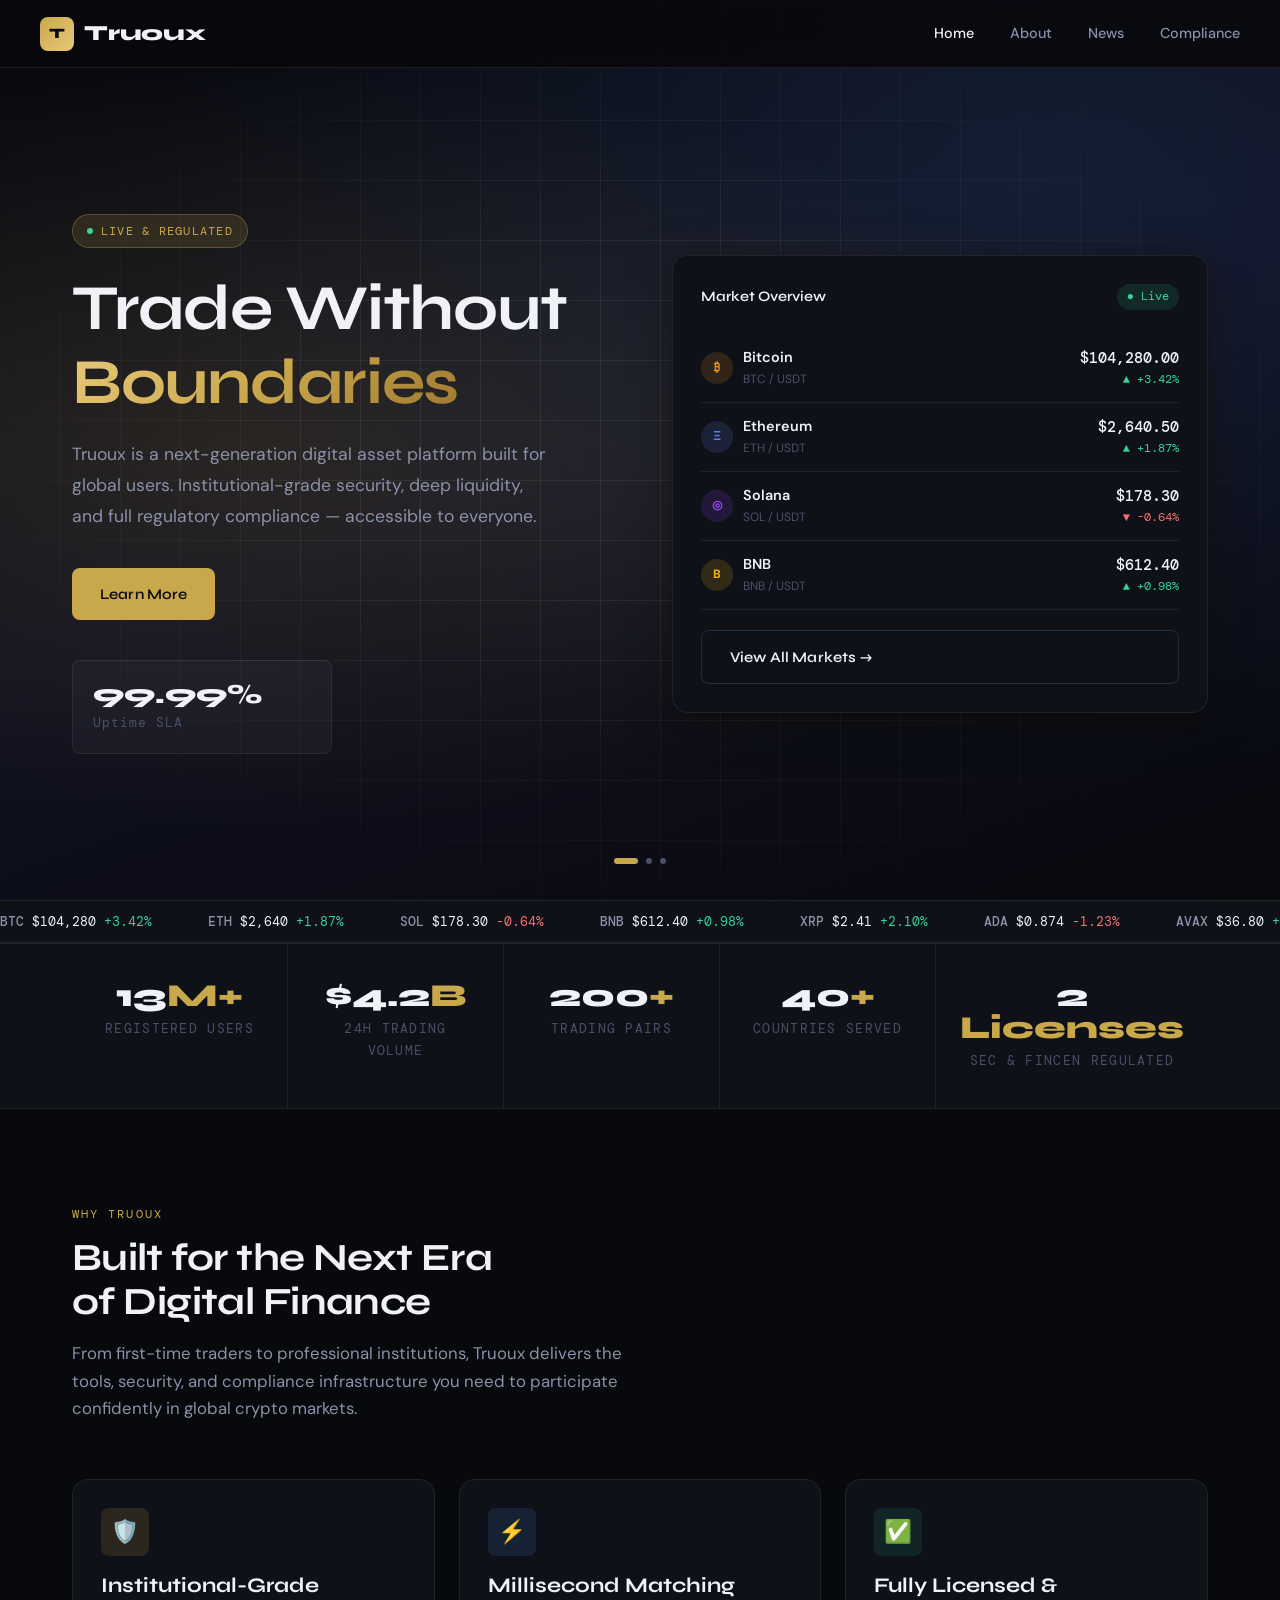
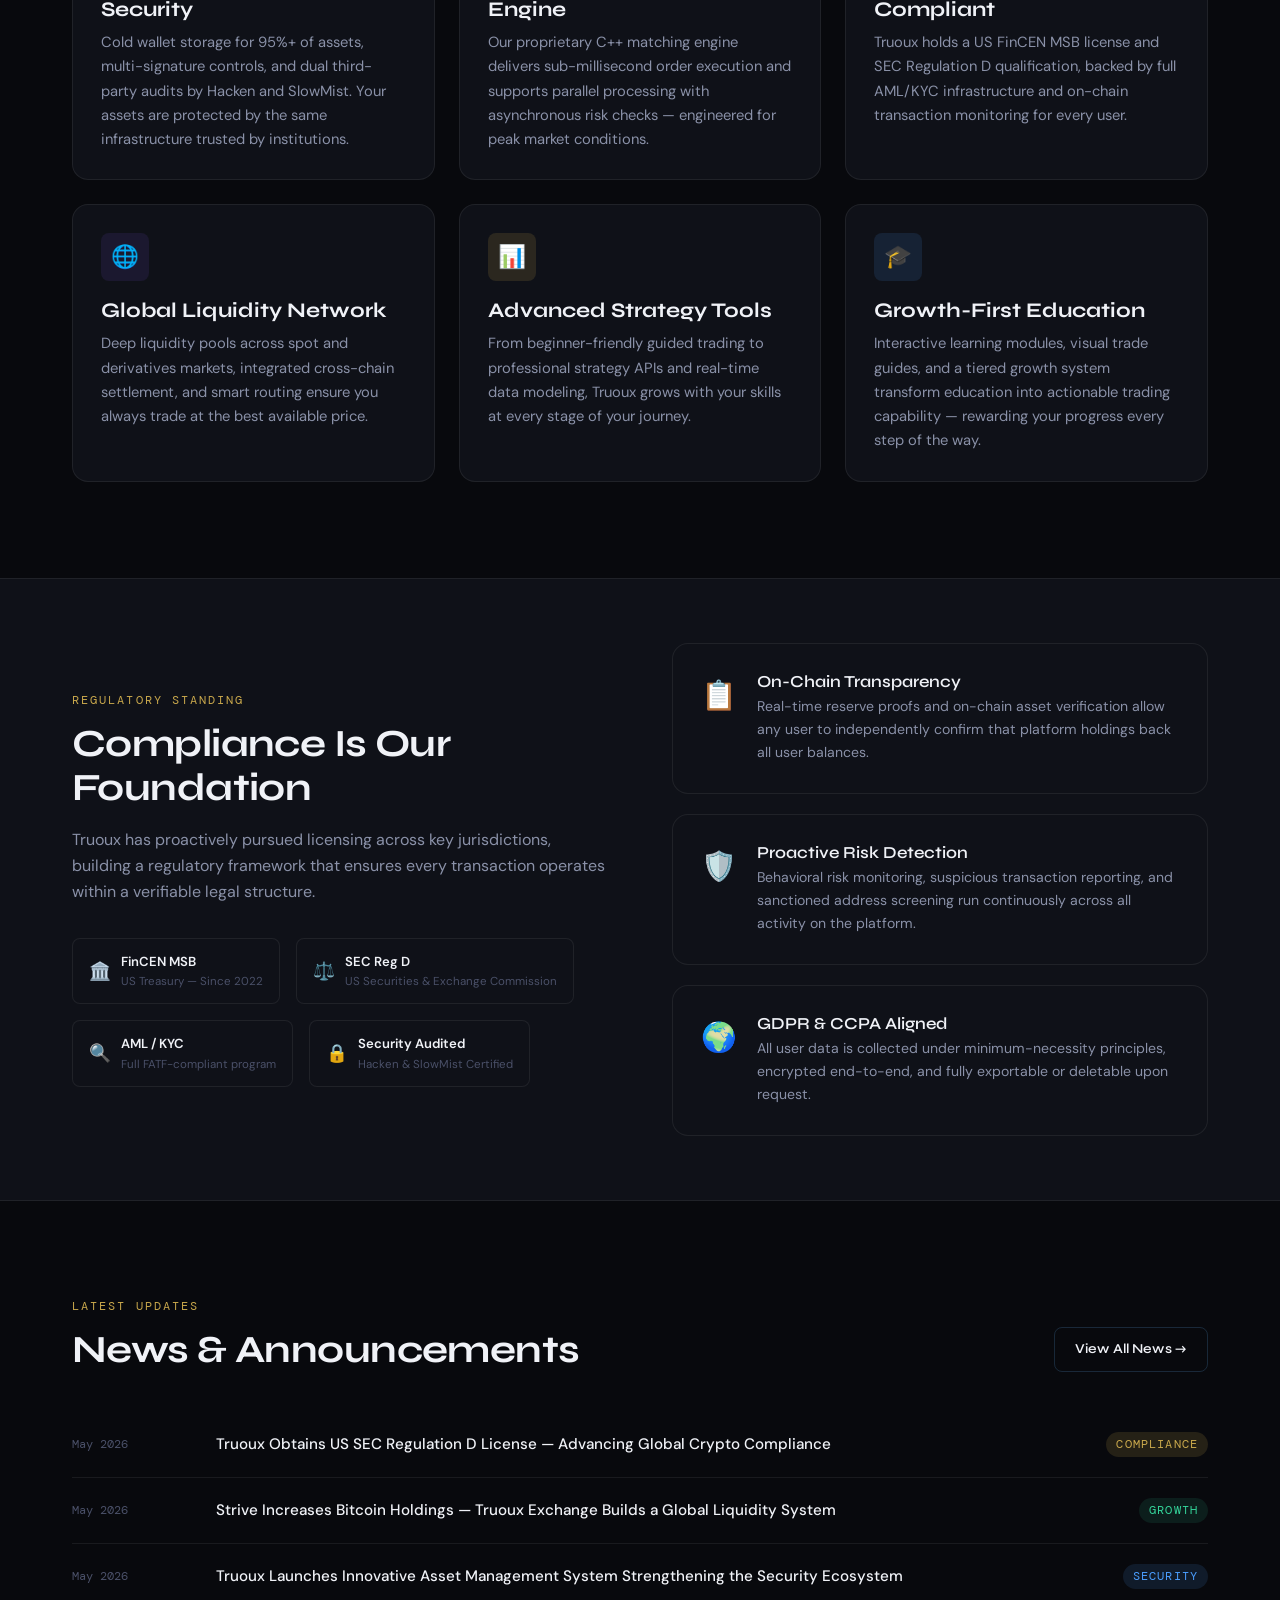
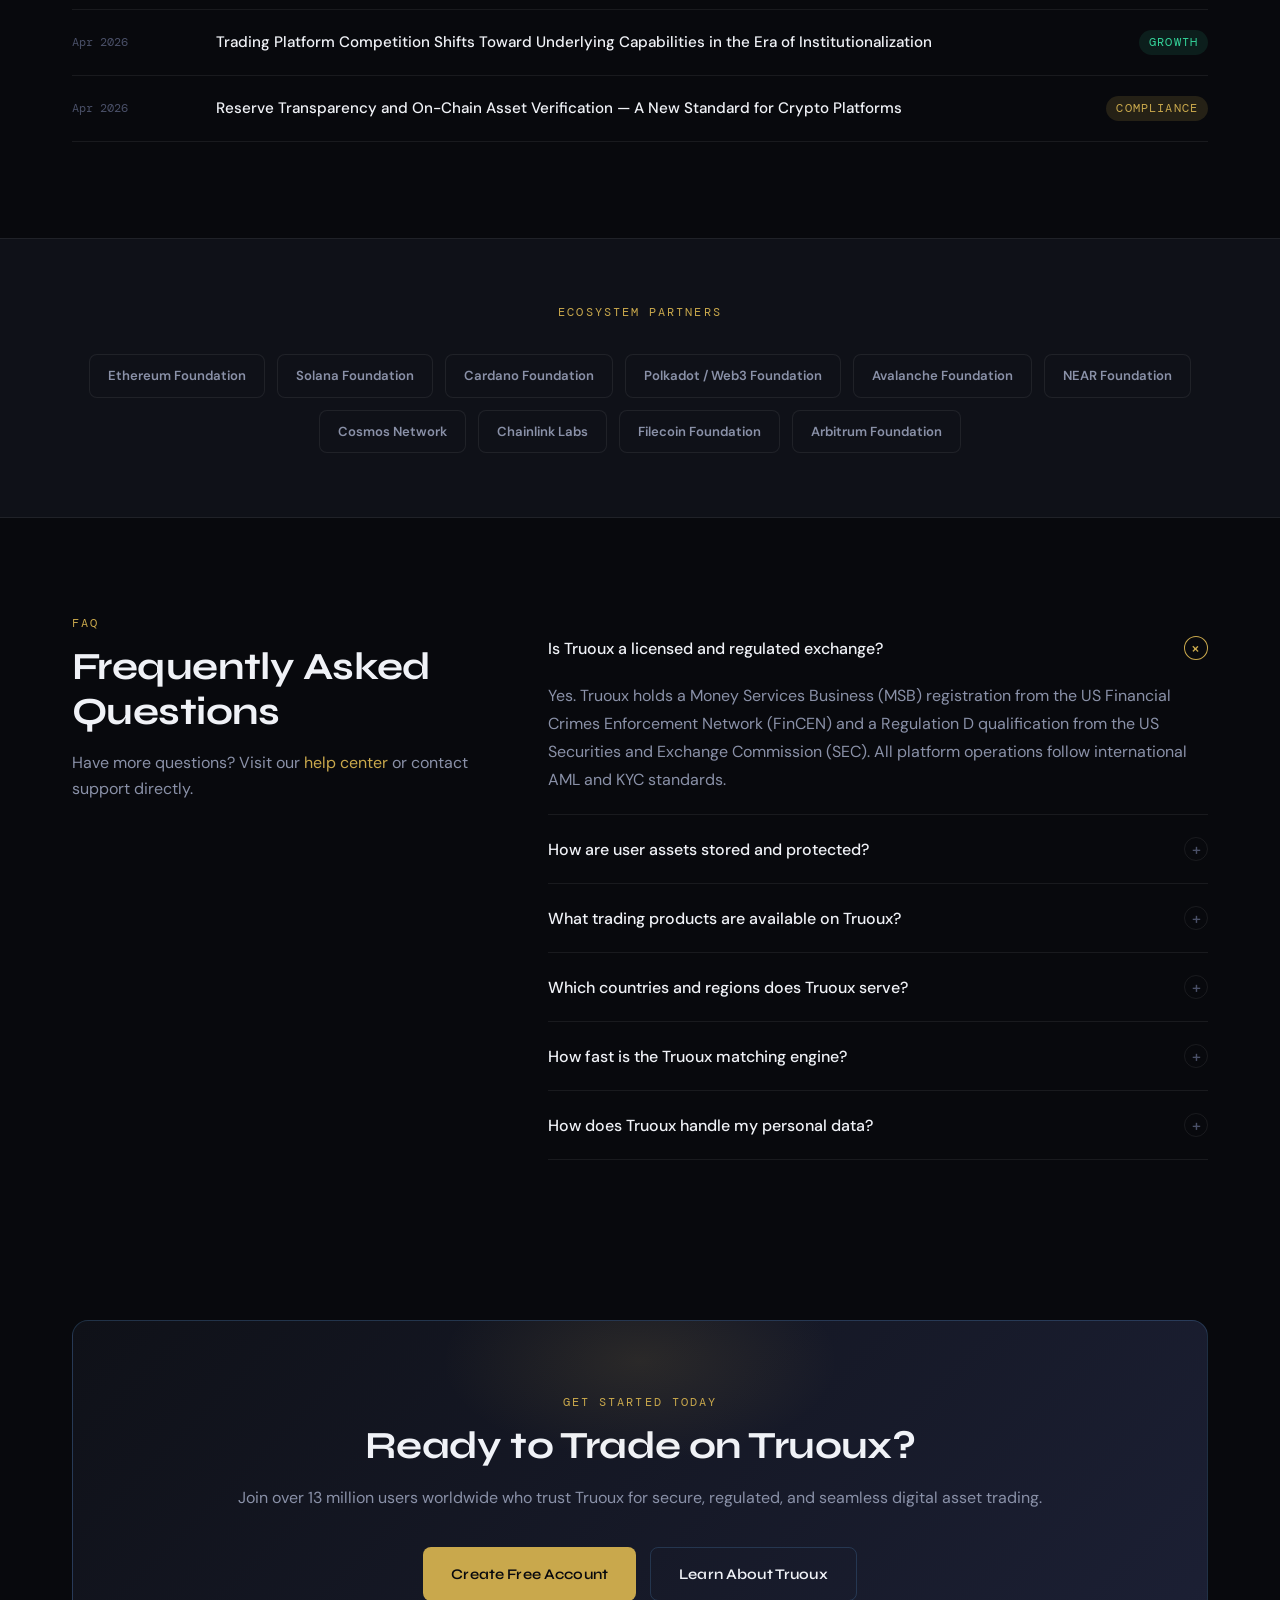
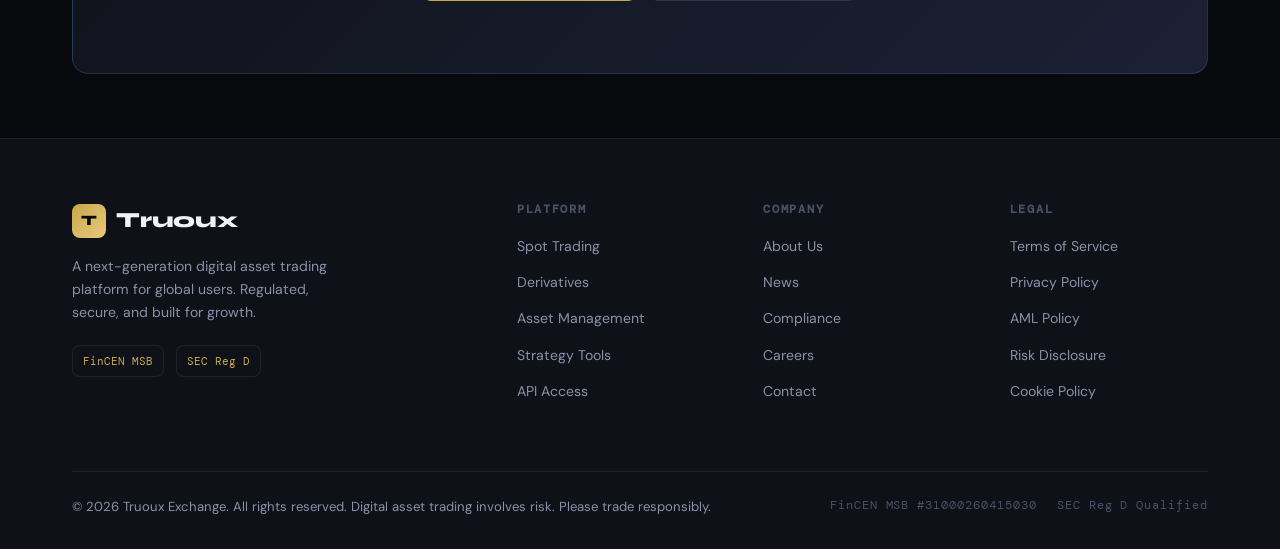
==== index.html @ dbcf1575 "Add files via upload" ====
<!DOCTYPE html>
<html lang="en">
<head>
  <meta charset="UTF-8" />
  <meta name="viewport" content="width=device-width, initial-scale=1.0" />
  <title>Truoux — Next-Generation Digital Asset Exchange</title>
  <meta name="description" content="Truoux is a globally regulated digital asset trading platform. Trade crypto with institutional-grade security, deep liquidity, and full compliance." />
  <link rel="stylesheet" href="style.css" />
</head>
<body>

<!-- ─── NAV ─── -->
<nav class="nav">
  <div class="nav-inner">
    <a href="index.html" class="nav-logo">
      <div class="logo-mark">T</div>
      Truoux
    </a>
    <ul class="nav-links">
      <li><a href="index.html" class="active">Home</a></li>
      <li><a href="about.html">About</a></li>
      <li><a href="list.html">News</a></li>
      <li><a href="post.html">Compliance</a></li>
    </ul>
    
  </div>
</nav>

<!-- ─── HERO SLIDESHOW ─── -->
<section class="hero">
  <div class="hero-slides">
    <div class="hero-slide hero-slide-1 active"></div>
    <div class="hero-slide hero-slide-2"></div>
    <div class="hero-slide hero-slide-3"></div>
  </div>

  <div class="hero-content">
    <div class="hero-left fade-up">
      <div class="hero-badge">
        <span class="dot"></span>
        Live &amp; Regulated
      </div>
      <h1 class="hero-title">
        Trade Without<br />
        <span class="gradient-text">Boundaries</span>
      </h1>
      <p class="hero-desc">
        Truoux is a next-generation digital asset platform built for global users. Institutional-grade security, deep liquidity, and full regulatory compliance — accessible to everyone.
      </p>
      <div class="hero-actions">
        <a href="about.html" class="btn btn-primary">Learn More</a>
       
      </div>
      <div class="hero-stats">
        
        <div class="hero-stat">
          <div class="stat-val">99.99%</div>
          <div class="stat-lbl">Uptime SLA</div>
        </div>
      </div>
    </div>

    <div class="hero-card fade-up delay-2">
      <div class="hero-card-header">
        <span class="hero-card-title">Market Overview</span>
        <span class="hero-card-badge">● Live</span>
      </div>
      <div class="market-row">
        <div class="market-coin">
          <div class="coin-icon coin-btc">₿</div>
          <div>
            <div class="coin-name">Bitcoin</div>
            <div class="coin-sym">BTC / USDT</div>
          </div>
        </div>
        <div class="market-price">
          <div class="price">$104,280.00</div>
          <div class="change up">▲ +3.42%</div>
        </div>
      </div>
      <div class="market-row">
        <div class="market-coin">
          <div class="coin-icon coin-eth">Ξ</div>
          <div>
            <div class="coin-name">Ethereum</div>
            <div class="coin-sym">ETH / USDT</div>
          </div>
        </div>
        <div class="market-price">
          <div class="price">$2,640.50</div>
          <div class="change up">▲ +1.87%</div>
        </div>
      </div>
      <div class="market-row">
        <div class="market-coin">
          <div class="coin-icon coin-sol">◎</div>
          <div>
            <div class="coin-name">Solana</div>
            <div class="coin-sym">SOL / USDT</div>
          </div>
        </div>
        <div class="market-price">
          <div class="price">$178.30</div>
          <div class="change down">▼ -0.64%</div>
        </div>
      </div>
      <div class="market-row">
        <div class="market-coin">
          <div class="coin-icon coin-bnb">B</div>
          <div>
            <div class="coin-name">BNB</div>
            <div class="coin-sym">BNB / USDT</div>
          </div>
        </div>
        <div class="market-price">
          <div class="price">$612.40</div>
          <div class="change up">▲ +0.98%</div>
        </div>
      </div>
      <a href="#" style="display:block; margin-top:20px;" class="btn btn-outline" style="width:100%; justify-content:center;">View All Markets →</a>
    </div>
  </div>

  <div class="slide-indicators">
    <div class="slide-dot active" data-slide="0"></div>
    <div class="slide-dot" data-slide="1"></div>
    <div class="slide-dot" data-slide="2"></div>
  </div>
</section>

<!-- ─── TICKER ─── -->
<div class="ticker-bar">
  <div class="ticker-track">
    <div class="ticker-item"><span class="ticker-sym">BTC</span><span class="ticker-price">$104,280</span><span class="ticker-change up">+3.42%</span></div>
    <div class="ticker-item"><span class="ticker-sym">ETH</span><span class="ticker-price">$2,640</span><span class="ticker-change up">+1.87%</span></div>
    <div class="ticker-item"><span class="ticker-sym">SOL</span><span class="ticker-price">$178.30</span><span class="ticker-change down">-0.64%</span></div>
    <div class="ticker-item"><span class="ticker-sym">BNB</span><span class="ticker-price">$612.40</span><span class="ticker-change up">+0.98%</span></div>
    <div class="ticker-item"><span class="ticker-sym">XRP</span><span class="ticker-price">$2.41</span><span class="ticker-change up">+2.10%</span></div>
    <div class="ticker-item"><span class="ticker-sym">ADA</span><span class="ticker-price">$0.874</span><span class="ticker-change down">-1.23%</span></div>
    <div class="ticker-item"><span class="ticker-sym">AVAX</span><span class="ticker-price">$36.80</span><span class="ticker-change up">+4.17%</span></div>
    <div class="ticker-item"><span class="ticker-sym">DOT</span><span class="ticker-price">$7.92</span><span class="ticker-change up">+0.55%</span></div>
    <div class="ticker-item"><span class="ticker-sym">LINK</span><span class="ticker-price">$18.44</span><span class="ticker-change up">+2.88%</span></div>
    <div class="ticker-item"><span class="ticker-sym">MATIC</span><span class="ticker-price">$0.52</span><span class="ticker-change down">-0.33%</span></div>
    <!-- duplicate for seamless scroll -->
    <div class="ticker-item"><span class="ticker-sym">BTC</span><span class="ticker-price">$104,280</span><span class="ticker-change up">+3.42%</span></div>
    <div class="ticker-item"><span class="ticker-sym">ETH</span><span class="ticker-price">$2,640</span><span class="ticker-change up">+1.87%</span></div>
    <div class="ticker-item"><span class="ticker-sym">SOL</span><span class="ticker-price">$178.30</span><span class="ticker-change down">-0.64%</span></div>
    <div class="ticker-item"><span class="ticker-sym">BNB</span><span class="ticker-price">$612.40</span><span class="ticker-change up">+0.98%</span></div>
    <div class="ticker-item"><span class="ticker-sym">XRP</span><span class="ticker-price">$2.41</span><span class="ticker-change up">+2.10%</span></div>
    <div class="ticker-item"><span class="ticker-sym">ADA</span><span class="ticker-price">$0.874</span><span class="ticker-change down">-1.23%</span></div>
    <div class="ticker-item"><span class="ticker-sym">AVAX</span><span class="ticker-price">$36.80</span><span class="ticker-change up">+4.17%</span></div>
    <div class="ticker-item"><span class="ticker-sym">DOT</span><span class="ticker-price">$7.92</span><span class="ticker-change up">+0.55%</span></div>
    <div class="ticker-item"><span class="ticker-sym">LINK</span><span class="ticker-price">$18.44</span><span class="ticker-change up">+2.88%</span></div>
    <div class="ticker-item"><span class="ticker-sym">MATIC</span><span class="ticker-price">$0.52</span><span class="ticker-change down">-0.33%</span></div>
  </div>
</div>

<!-- ─── STATS BAR ─── -->
<div class="stats-bar">
  <div class="container">
    <div class="stats-bar-inner">
      <div class="stat-item">
        <div class="stat-number">13<span>M+</span></div>
        <div class="stat-label">Registered Users</div>
      </div>
      <div class="stat-item">
        <div class="stat-number">$4.2<span>B</span></div>
        <div class="stat-label">24h Trading Volume</div>
      </div>
      <div class="stat-item">
        <div class="stat-number">200<span>+</span></div>
        <div class="stat-label">Trading Pairs</div>
      </div>
      <div class="stat-item">
        <div class="stat-number">40<span>+</span></div>
        <div class="stat-label">Countries Served</div>
      </div>
      <div class="stat-item">
        <div class="stat-number">2<span> Licenses</span></div>
        <div class="stat-label">SEC &amp; FinCEN Regulated</div>
      </div>
    </div>
  </div>
</div>

<!-- ─── FEATURES ─── -->
<section class="section">
  <div class="container">
    <span class="label">Why Truoux</span>
    <h2 class="section-title">Built for the Next Era<br />of Digital Finance</h2>
    <p class="section-subtitle">From first-time traders to professional institutions, Truoux delivers the tools, security, and compliance infrastructure you need to participate confidently in global crypto markets.</p>

    <div class="grid-3">
      <div class="card">
        <div class="card-icon gold">🛡️</div>
        <h3>Institutional-Grade Security</h3>
        <p>Cold wallet storage for 95%+ of assets, multi-signature controls, and dual third-party audits by Hacken and SlowMist. Your assets are protected by the same infrastructure trusted by institutions.</p>
      </div>
      <div class="card">
        <div class="card-icon blue">⚡</div>
        <h3>Millisecond Matching Engine</h3>
        <p>Our proprietary C++ matching engine delivers sub-millisecond order execution and supports parallel processing with asynchronous risk checks — engineered for peak market conditions.</p>
      </div>
      <div class="card">
        <div class="card-icon green">✅</div>
        <h3>Fully Licensed &amp; Compliant</h3>
        <p>Truoux holds a US FinCEN MSB license and SEC Regulation D qualification, backed by full AML/KYC infrastructure and on-chain transaction monitoring for every user.</p>
      </div>
      <div class="card">
        <div class="card-icon purple">🌐</div>
        <h3>Global Liquidity Network</h3>
        <p>Deep liquidity pools across spot and derivatives markets, integrated cross-chain settlement, and smart routing ensure you always trade at the best available price.</p>
      </div>
      <div class="card">
        <div class="card-icon gold">📊</div>
        <h3>Advanced Strategy Tools</h3>
        <p>From beginner-friendly guided trading to professional strategy APIs and real-time data modeling, Truoux grows with your skills at every stage of your journey.</p>
      </div>
      <div class="card">
        <div class="card-icon blue">🎓</div>
        <h3>Growth-First Education</h3>
        <p>Interactive learning modules, visual trade guides, and a tiered growth system transform education into actionable trading capability — rewarding your progress every step of the way.</p>
      </div>
    </div>
  </div>
</section>

<!-- ─── COMPLIANCE ─── -->
<section class="section-sm" style="background: var(--bg2); border-top: 1px solid var(--border); border-bottom: 1px solid var(--border);">
  <div class="container">
    <div style="display: grid; grid-template-columns: 1fr 1fr; gap: 64px; align-items: center;">
      <div>
        <span class="label">Regulatory Standing</span>
        <h2 class="section-title">Compliance Is Our<br />Foundation</h2>
        <p style="margin-bottom: 32px;">Truoux has proactively pursued licensing across key jurisdictions, building a regulatory framework that ensures every transaction operates within a verifiable legal structure.</p>
        <div class="compliance-badges">
          <div class="compliance-badge">
            <span class="badge-icon">🏛️</span>
            <div>
              <div class="badge-text">FinCEN MSB</div>
              <div class="badge-sub">US Treasury — Since 2022</div>
            </div>
          </div>
          <div class="compliance-badge">
            <span class="badge-icon">⚖️</span>
            <div>
              <div class="badge-text">SEC Reg D</div>
              <div class="badge-sub">US Securities &amp; Exchange Commission</div>
            </div>
          </div>
          <div class="compliance-badge">
            <span class="badge-icon">🔍</span>
            <div>
              <div class="badge-text">AML / KYC</div>
              <div class="badge-sub">Full FATF-compliant program</div>
            </div>
          </div>
          <div class="compliance-badge">
            <span class="badge-icon">🔒</span>
            <div>
              <div class="badge-text">Security Audited</div>
              <div class="badge-sub">Hacken &amp; SlowMist Certified</div>
            </div>
          </div>
        </div>
      </div>
      <div style="display: flex; flex-direction: column; gap: 20px;">
        <div class="card" style="display: flex; gap: 20px; align-items: flex-start;">
          <div style="font-size: 1.8rem; flex-shrink: 0;">📋</div>
          <div>
            <h4>On-Chain Transparency</h4>
            <p style="font-size: 0.88rem; margin-top: 4px;">Real-time reserve proofs and on-chain asset verification allow any user to independently confirm that platform holdings back all user balances.</p>
          </div>
        </div>
        <div class="card" style="display: flex; gap: 20px; align-items: flex-start;">
          <div style="font-size: 1.8rem; flex-shrink: 0;">🛡️</div>
          <div>
            <h4>Proactive Risk Detection</h4>
            <p style="font-size: 0.88rem; margin-top: 4px;">Behavioral risk monitoring, suspicious transaction reporting, and sanctioned address screening run continuously across all activity on the platform.</p>
          </div>
        </div>
        <div class="card" style="display: flex; gap: 20px; align-items: flex-start;">
          <div style="font-size: 1.8rem; flex-shrink: 0;">🌍</div>
          <div>
            <h4>GDPR &amp; CCPA Aligned</h4>
            <p style="font-size: 0.88rem; margin-top: 4px;">All user data is collected under minimum-necessity principles, encrypted end-to-end, and fully exportable or deletable upon request.</p>
          </div>
        </div>
      </div>
    </div>
  </div>
</section>

<!-- ─── LATEST NEWS ─── -->
<section class="section">
  <div class="container">
    <div style="display: flex; justify-content: space-between; align-items: flex-end; margin-bottom: 40px; flex-wrap: wrap; gap: 16px;">
      <div>
        <span class="label">Latest Updates</span>
        <h2>News &amp; Announcements</h2>
      </div>
      <a href="list.html" class="btn btn-outline btn-sm">View All News →</a>
    </div>

    <div class="news-list">
      <a href="post.html" class="news-item" style="text-decoration: none; color: inherit;">
        <span class="news-date">May 2026</span>
        <span class="news-title">Truoux Obtains US SEC Regulation D License — Advancing Global Crypto Compliance</span>
        <span class="news-cat cat-compliance">Compliance</span>
      </a>
      <a href="post.html" class="news-item" style="text-decoration: none; color: inherit;">
        <span class="news-date">May 2026</span>
        <span class="news-title">Strive Increases Bitcoin Holdings — Truoux Exchange Builds a Global Liquidity System</span>
        <span class="news-cat cat-growth">Growth</span>
      </a>
      <a href="post.html" class="news-item" style="text-decoration: none; color: inherit;">
        <span class="news-date">May 2026</span>
        <span class="news-title">Truoux Launches Innovative Asset Management System Strengthening the Security Ecosystem</span>
        <span class="news-cat cat-security">Security</span>
      </a>
      <a href="post.html" class="news-item" style="text-decoration: none; color: inherit;">
        <span class="news-date">Apr 2026</span>
        <span class="news-title">Trading Platform Competition Shifts Toward Underlying Capabilities in the Era of Institutionalization</span>
        <span class="news-cat cat-growth">Growth</span>
      </a>
      <a href="post.html" class="news-item" style="text-decoration: none; color: inherit;">
        <span class="news-date">Apr 2026</span>
        <span class="news-title">Reserve Transparency and On-Chain Asset Verification — A New Standard for Crypto Platforms</span>
        <span class="news-cat cat-compliance">Compliance</span>
      </a>
    </div>
  </div>
</section>

<!-- ─── PARTNERS ─── -->
<section class="section-sm" style="background: var(--bg2); border-top: 1px solid var(--border); border-bottom: 1px solid var(--border);">
  <div class="container">
    <span class="label" style="text-align:center; display:block; margin-bottom: 32px;">Ecosystem Partners</span>
    <div class="partner-logos" style="justify-content: center;">
      <div class="partner-logo">Ethereum Foundation</div>
      <div class="partner-logo">Solana Foundation</div>
      <div class="partner-logo">Cardano Foundation</div>
      <div class="partner-logo">Polkadot / Web3 Foundation</div>
      <div class="partner-logo">Avalanche Foundation</div>
      <div class="partner-logo">NEAR Foundation</div>
      <div class="partner-logo">Cosmos Network</div>
      <div class="partner-logo">Chainlink Labs</div>
      <div class="partner-logo">Filecoin Foundation</div>
      <div class="partner-logo">Arbitrum Foundation</div>
    </div>
  </div>
</section>

<!-- ─── FAQ ─── -->
<section class="section">
  <div class="container">
    <div style="display: grid; grid-template-columns: 1fr 1.6fr; gap: 64px; align-items: flex-start;">
      <div>
        <span class="label">FAQ</span>
        <h2>Frequently Asked Questions</h2>
        <p style="margin-top: 16px;">Have more questions? Visit our <a href="list.html">help center</a> or contact support directly.</p>
      </div>
      <div class="faq-list">
        <div class="faq-item open">
          <button class="faq-question">
            Is Truoux a licensed and regulated exchange?
            <span class="faq-icon">+</span>
          </button>
          <div class="faq-answer">
            <p>Yes. Truoux holds a Money Services Business (MSB) registration from the US Financial Crimes Enforcement Network (FinCEN) and a Regulation D qualification from the US Securities and Exchange Commission (SEC). All platform operations follow international AML and KYC standards.</p>
          </div>
        </div>
        <div class="faq-item">
          <button class="faq-question">
            How are user assets stored and protected?
            <span class="faq-icon">+</span>
          </button>
          <div class="faq-answer">
            <p>Over 95% of all user assets are held in multi-signature cold wallets, isolated from online systems. The remaining operational funds in hot wallets are protected by DDoS mitigation, intrusion detection, and real-time behavioral monitoring. Platform security has been independently audited by Hacken and SlowMist.</p>
          </div>
        </div>
        <div class="faq-item">
          <button class="faq-question">
            What trading products are available on Truoux?
            <span class="faq-icon">+</span>
          </button>
          <div class="faq-answer">
            <p>Truoux supports spot trading, derivatives (futures and options), asset management products, and cross-chain swaps across 200+ trading pairs. Strategy tool APIs are also available for institutional and professional users.</p>
          </div>
        </div>
        <div class="faq-item">
          <button class="faq-question">
            Which countries and regions does Truoux serve?
            <span class="faq-icon">+</span>
          </button>
          <div class="faq-answer">
            <p>Truoux operates across 40+ countries with localized language support, regional compliance structures, and dedicated customer service. Service availability is subject to local regulations. Please check our terms of service for region-specific details.</p>
          </div>
        </div>
        <div class="faq-item">
          <button class="faq-question">
            How fast is the Truoux matching engine?
            <span class="faq-icon">+</span>
          </button>
          <div class="faq-answer">
            <p>The proprietary matching engine is built on a high-performance C++ kernel with sub-millisecond order response times. It supports parallel order matching with asynchronous risk checks, maintaining throughput even during peak market activity. The platform guarantees 99.99% uptime with geographically distributed failover.</p>
          </div>
        </div>
        <div class="faq-item">
          <button class="faq-question">
            How does Truoux handle my personal data?
            <span class="faq-icon">+</span>
          </button>
          <div class="faq-answer">
            <p>Truoux complies with GDPR, CCPA, and international data protection standards. User data is collected under minimum-necessity principles, transmitted with end-to-end encryption, and stored securely. You have the right to export, modify, or request deletion of your personal data at any time through your account settings.</p>
          </div>
        </div>
      </div>
    </div>
  </div>
</section>

<!-- ─── CTA ─── -->
<section class="section-sm">
  <div class="container">
    <div class="cta-section">
      <span class="label" style="display:block; margin-bottom:12px;">Get Started Today</span>
      <h2>Ready to Trade on Truoux?</h2>
      <p>Join over 13 million users worldwide who trust Truoux for secure, regulated, and seamless digital asset trading.</p>
      <div class="btn-group">
        <a href="#" class="btn btn-primary">Create Free Account</a>
        <a href="about.html" class="btn btn-outline">Learn About Truoux</a>
      </div>
    </div>
  </div>
</section>

<!-- ─── FOOTER ─── -->
<footer class="footer">
  <div class="container">
    <div class="footer-grid">
      <div class="footer-brand">
        <a href="index.html" class="nav-logo">
          <div class="logo-mark">T</div>
          Truoux
        </a>
        <p>A next-generation digital asset trading platform for global users. Regulated, secure, and built for growth.</p>
        <div style="margin-top: 20px; display: flex; gap: 12px;">
          <div class="compliance-badge" style="padding: 6px 10px;">
            <span style="font-size: 0.7rem; font-family: var(--font-mono); color: var(--gold);">FinCEN MSB</span>
          </div>
          <div class="compliance-badge" style="padding: 6px 10px;">
            <span style="font-size: 0.7rem; font-family: var(--font-mono); color: var(--gold);">SEC Reg D</span>
          </div>
        </div>
      </div>
      <div class="footer-col">
        <h5>Platform</h5>
        <ul>
          <li><a href="#">Spot Trading</a></li>
          <li><a href="#">Derivatives</a></li>
          <li><a href="#">Asset Management</a></li>
          <li><a href="#">Strategy Tools</a></li>
          <li><a href="#">API Access</a></li>
        </ul>
      </div>
      <div class="footer-col">
        <h5>Company</h5>
        <ul>
          <li><a href="about.html">About Us</a></li>
          <li><a href="list.html">News</a></li>
          <li><a href="post.html">Compliance</a></li>
          <li><a href="#">Careers</a></li>
          <li><a href="#">Contact</a></li>
        </ul>
      </div>
      <div class="footer-col">
        <h5>Legal</h5>
        <ul>
          <li><a href="#">Terms of Service</a></li>
          <li><a href="#">Privacy Policy</a></li>
          <li><a href="#">AML Policy</a></li>
          <li><a href="#">Risk Disclosure</a></li>
          <li><a href="#">Cookie Policy</a></li>
        </ul>
      </div>
    </div>
    <div class="footer-bottom">
      <p>© 2026 Truoux Exchange. All rights reserved. Digital asset trading involves risk. Please trade responsibly.</p>
      <div class="footer-compliance">
        <span>FinCEN MSB #31000260415030</span>
        <span>SEC Reg D Qualified</span>
      </div>
    </div>
  </div>
</footer>

<script>
  // ── Slideshow ──
  const slides = document.querySelectorAll('.hero-slide');
  const dots = document.querySelectorAll('.slide-dot');
  let current = 0;
  function goToSlide(n) {
    slides[current].classList.remove('active');
    dots[current].classList.remove('active');
    current = n;
    slides[current].classList.add('active');
    dots[current].classList.add('active');
  }
  dots.forEach(d => d.addEventListener('click', () => goToSlide(+d.dataset.slide)));
  setInterval(() => goToSlide((current + 1) % slides.length), 5000);

  // ── FAQ ──
  document.querySelectorAll('.faq-question').forEach(btn => {
    btn.addEventListener('click', () => {
      const item = btn.closest('.faq-item');
      const isOpen = item.classList.contains('open');
      document.querySelectorAll('.faq-item').forEach(i => i.classList.remove('open'));
      if (!isOpen) item.classList.add('open');
    });
  });
</script>
</body>
</html>
---- style.css ----
/* ===========================
   TRUOUX — Global Stylesheet
   =========================== */

@import url('https://fonts.googleapis.com/css2?family=Syne:wght@400;500;600;700;800&family=DM+Sans:ital,wght@0,300;0,400;0,500;1,300&family=DM+Mono:wght@400;500&display=swap');

/* ── CSS Variables ── */
:root {
  --bg:          #08090d;
  --bg2:         #0f1118;
  --bg3:         #161a27;
  --surface:     #1c2035;
  --border:      rgba(255,255,255,0.07);
  --border-glow: rgba(100,180,255,0.18);

  --gold:        #c9a84c;
  --gold-light:  #e8c97a;
  --gold-dim:    rgba(201,168,76,0.15);
  --blue:        #4a9eff;
  --blue-dim:    rgba(74,158,255,0.12);
  --green:       #34d399;
  --red:         #f87171;

  --text-primary:   #f0f2f7;
  --text-secondary: #8a91a8;
  --text-muted:     #4a5068;

  --font-display: 'Syne', sans-serif;
  --font-body:    'DM Sans', sans-serif;
  --font-mono:    'DM Mono', monospace;

  --radius:    8px;
  --radius-lg: 16px;
  --shadow:    0 8px 40px rgba(0,0,0,0.5);
  --transition: 0.25s cubic-bezier(0.4, 0, 0.2, 1);
}

/* ── Reset ── */
*, *::before, *::after { box-sizing: border-box; margin: 0; padding: 0; }
html { scroll-behavior: smooth; }
body {
  background: var(--bg);
  color: var(--text-primary);
  font-family: var(--font-body);
  font-size: 16px;
  line-height: 1.65;
  -webkit-font-smoothing: antialiased;
}
a { color: var(--gold); text-decoration: none; transition: color var(--transition); }
a:hover { color: var(--gold-light); }
img { max-width: 100%; display: block; }
ul { list-style: none; }

/* ── Layout ── */
.container { max-width: 1200px; margin: 0 auto; padding: 0 32px; }
.section { padding: 96px 0; }
.section-sm { padding: 64px 0; }

/* ── Typography ── */
h1, h2, h3, h4, h5 { font-family: var(--font-display); font-weight: 700; line-height: 1.15; }
h1 { font-size: clamp(2.4rem, 5vw, 4rem); letter-spacing: -0.02em; }
h2 { font-size: clamp(1.8rem, 3vw, 2.6rem); letter-spacing: -0.015em; }
h3 { font-size: 1.3rem; }
h4 { font-size: 1.05rem; font-weight: 600; }
p { color: var(--text-secondary); }

.label {
  font-family: var(--font-mono);
  font-size: 0.72rem;
  letter-spacing: 0.18em;
  text-transform: uppercase;
  color: var(--gold);
  margin-bottom: 12px;
  display: block;
}
.section-title { margin-bottom: 16px; }
.section-subtitle { color: var(--text-secondary); max-width: 560px; margin-bottom: 56px; font-size: 1.05rem; }

/* ── Gradient Text ── */
.gradient-text {
  background: linear-gradient(135deg, var(--gold-light) 0%, var(--gold) 50%, #a07830 100%);
  -webkit-background-clip: text;
  -webkit-text-fill-color: transparent;
  background-clip: text;
}

/* ── Nav ── */
.nav {
  position: fixed; top: 0; left: 0; right: 0; z-index: 1000;
  padding: 0 32px;
  background: rgba(8, 9, 13, 0.88);
  backdrop-filter: blur(20px);
  border-bottom: 1px solid var(--border);
  height: 68px;
  display: flex; align-items: center;
}
.nav-inner {
  max-width: 1200px; margin: 0 auto; width: 100%;
  display: flex; align-items: center; justify-content: space-between;
}
.nav-logo {
  display: flex; align-items: center; gap: 10px;
  font-family: var(--font-display); font-size: 1.35rem; font-weight: 800;
  color: var(--text-primary); letter-spacing: -0.01em;
}
.nav-logo .logo-mark {
  width: 34px; height: 34px;
  background: linear-gradient(135deg, var(--gold) 0%, var(--gold-light) 100%);
  border-radius: 8px;
  display: flex; align-items: center; justify-content: center;
  font-size: 0.9rem; font-weight: 800; color: #08090d;
}
.nav-links {
  display: flex; align-items: center; gap: 36px;
}
.nav-links a {
  color: var(--text-secondary); font-size: 0.9rem; font-weight: 500;
  transition: color var(--transition);
}
.nav-links a:hover, .nav-links a.active { color: var(--text-primary); }
.nav-cta {
  background: var(--gold);
  color: #08090d !important;
  padding: 8px 20px;
  border-radius: var(--radius);
  font-weight: 700 !important;
  font-size: 0.88rem !important;
  transition: background var(--transition) !important;
}
.nav-cta:hover { background: var(--gold-light) !important; color: #08090d !important; }

/* ── Buttons ── */
.btn {
  display: inline-flex; align-items: center; gap: 8px;
  padding: 14px 28px; border-radius: var(--radius);
  font-family: var(--font-display); font-size: 0.92rem; font-weight: 600;
  cursor: pointer; border: none; transition: all var(--transition);
  letter-spacing: 0.01em;
}
.btn-primary {
  background: var(--gold);
  color: #08090d;
}
.btn-primary:hover { background: var(--gold-light); color: #08090d; transform: translateY(-1px); }
.btn-outline {
  background: transparent;
  border: 1px solid var(--border-glow);
  color: var(--text-primary);
}
.btn-outline:hover { border-color: var(--gold); color: var(--gold); }
.btn-sm { padding: 10px 20px; font-size: 0.85rem; }

/* ── Hero Slideshow ── */
.hero {
  padding-top: 68px;
  min-height: 100vh;
  position: relative;
  overflow: hidden;
  display: flex; align-items: center;
}
.hero-slides {
  position: absolute; inset: 0;
}
.hero-slide {
  position: absolute; inset: 0;
  opacity: 0; transition: opacity 1s ease;
  background-size: cover; background-position: center;
}
.hero-slide.active { opacity: 1; }
.hero-slide-1 {
  background: radial-gradient(ellipse at 20% 50%, rgba(201,168,76,0.15) 0%, transparent 60%),
              radial-gradient(ellipse at 80% 20%, rgba(74,158,255,0.1) 0%, transparent 60%),
              linear-gradient(160deg, #08090d 0%, #0f1020 50%, #08090d 100%);
}
.hero-slide-2 {
  background: radial-gradient(ellipse at 70% 60%, rgba(52,211,153,0.12) 0%, transparent 60%),
              radial-gradient(ellipse at 20% 20%, rgba(201,168,76,0.1) 0%, transparent 50%),
              linear-gradient(160deg, #050710 0%, #0a1018 50%, #050710 100%);
}
.hero-slide-3 {
  background: radial-gradient(ellipse at 50% 30%, rgba(74,158,255,0.15) 0%, transparent 60%),
              radial-gradient(ellipse at 80% 80%, rgba(201,168,76,0.1) 0%, transparent 50%),
              linear-gradient(160deg, #070812 0%, #0e1020 50%, #070812 100%);
}

/* grid overlay */
.hero::before {
  content: '';
  position: absolute; inset: 0;
  background-image:
    linear-gradient(var(--border) 1px, transparent 1px),
    linear-gradient(90deg, var(--border) 1px, transparent 1px);
  background-size: 60px 60px;
  mask-image: radial-gradient(ellipse at center, black 30%, transparent 80%);
  z-index: 1;
}

.hero-content {
  position: relative; z-index: 2;
  max-width: 1200px; margin: 0 auto; padding: 0 32px;
  width: 100%;
  display: grid; grid-template-columns: 1fr 1fr; gap: 64px; align-items: center;
}
.hero-badge {
  display: inline-flex; align-items: center; gap: 8px;
  background: var(--gold-dim); border: 1px solid rgba(201,168,76,0.3);
  border-radius: 100px; padding: 6px 14px;
  font-size: 0.78rem; font-family: var(--font-mono);
  color: var(--gold); letter-spacing: 0.1em; text-transform: uppercase;
  margin-bottom: 24px;
}
.hero-badge .dot { width: 6px; height: 6px; border-radius: 50%; background: var(--green); animation: pulse 2s infinite; }
.hero-title { margin-bottom: 20px; }
.hero-desc { font-size: 1.1rem; margin-bottom: 36px; max-width: 480px; line-height: 1.75; }
.hero-actions { display: flex; gap: 14px; flex-wrap: wrap; }

.hero-stats {
  display: grid; grid-template-columns: 1fr 1fr; gap: 16px;
  margin-top: 40px;
}
.hero-stat {
  background: rgba(255,255,255,0.03);
  border: 1px solid var(--border);
  border-radius: var(--radius);
  padding: 20px;
}
.hero-stat .stat-val {
  font-family: var(--font-display); font-size: 1.7rem; font-weight: 800;
  color: var(--text-primary); line-height: 1;
}
.hero-stat .stat-lbl { font-size: 0.8rem; color: var(--text-muted); margin-top: 4px; font-family: var(--font-mono); letter-spacing: 0.08em; }

.hero-card {
  background: var(--bg2);
  border: 1px solid var(--border);
  border-radius: var(--radius-lg);
  padding: 28px;
  box-shadow: var(--shadow), 0 0 60px rgba(201,168,76,0.06);
}
.hero-card-header {
  display: flex; justify-content: space-between; align-items: center;
  margin-bottom: 24px;
}
.hero-card-title { font-family: var(--font-display); font-size: 0.9rem; font-weight: 600; }
.hero-card-badge {
  background: rgba(52,211,153,0.12); color: var(--green);
  border-radius: 100px; padding: 3px 10px; font-size: 0.75rem; font-family: var(--font-mono);
}
.market-row {
  display: flex; justify-content: space-between; align-items: center;
  padding: 12px 0; border-bottom: 1px solid var(--border);
}
.market-row:last-child { border-bottom: none; }
.market-coin { display: flex; align-items: center; gap: 10px; }
.coin-icon {
  width: 32px; height: 32px; border-radius: 50%;
  display: flex; align-items: center; justify-content: center;
  font-size: 0.75rem; font-weight: 700;
}
.coin-btc { background: rgba(247,147,26,0.15); color: #f7931a; }
.coin-eth { background: rgba(98,126,234,0.15); color: #627eea; }
.coin-sol { background: rgba(153,69,255,0.15); color: #9945ff; }
.coin-bnb { background: rgba(240,185,11,0.15); color: #f0b90b; }
.market-coin .coin-name { font-weight: 600; font-size: 0.9rem; }
.market-coin .coin-sym { font-size: 0.75rem; color: var(--text-muted); }
.market-price { text-align: right; }
.market-price .price { font-family: var(--font-mono); font-size: 0.92rem; font-weight: 500; }
.market-price .change { font-size: 0.75rem; font-family: var(--font-mono); }
.up { color: var(--green); }
.down { color: var(--red); }

/* Slide indicators */
.slide-indicators {
  position: absolute; bottom: 36px; left: 50%; transform: translateX(-50%);
  display: flex; gap: 8px; z-index: 3;
}
.slide-dot {
  width: 6px; height: 6px; border-radius: 50%;
  background: var(--text-muted); cursor: pointer;
  transition: all var(--transition);
}
.slide-dot.active { background: var(--gold); width: 24px; border-radius: 3px; }

/* ── Ticker Bar ── */
.ticker-bar {
  background: var(--bg2);
  border-top: 1px solid var(--border);
  border-bottom: 1px solid var(--border);
  padding: 10px 0;
  overflow: hidden;
  position: relative;
}
.ticker-track {
  display: flex; gap: 56px;
  white-space: nowrap;
  animation: ticker 30s linear infinite;
}
.ticker-item {
  display: inline-flex; align-items: center; gap: 8px;
  font-family: var(--font-mono); font-size: 0.8rem;
  flex-shrink: 0;
}
.ticker-sym { color: var(--text-secondary); font-weight: 500; }
.ticker-price { color: var(--text-primary); }
.ticker-change { }

/* ── Cards ── */
.card {
  background: var(--bg2);
  border: 1px solid var(--border);
  border-radius: var(--radius-lg);
  padding: 28px;
  transition: all var(--transition);
}
.card:hover {
  border-color: var(--border-glow);
  transform: translateY(-3px);
  box-shadow: 0 16px 48px rgba(0,0,0,0.4);
}
.card-icon {
  width: 48px; height: 48px;
  border-radius: var(--radius);
  display: flex; align-items: center; justify-content: center;
  font-size: 1.4rem; margin-bottom: 18px;
}
.card-icon.gold { background: var(--gold-dim); }
.card-icon.blue { background: var(--blue-dim); }
.card-icon.green { background: rgba(52,211,153,0.1); }
.card-icon.purple { background: rgba(139,92,246,0.1); }
.card h3 { margin-bottom: 8px; }
.card p { font-size: 0.92rem; }

/* ── Grid layouts ── */
.grid-2 { display: grid; grid-template-columns: repeat(2, 1fr); gap: 24px; }
.grid-3 { display: grid; grid-template-columns: repeat(3, 1fr); gap: 24px; }
.grid-4 { display: grid; grid-template-columns: repeat(4, 1fr); gap: 20px; }

/* ── Stats Bar ── */
.stats-bar {
  background: var(--bg2);
  border-top: 1px solid var(--border);
  border-bottom: 1px solid var(--border);
}
.stats-bar-inner {
  display: flex;
  divide: 1px solid var(--border);
}
.stat-item {
  flex: 1; padding: 36px 24px;
  border-right: 1px solid var(--border);
  text-align: center;
}
.stat-item:last-child { border-right: none; }
.stat-number {
  font-family: var(--font-display); font-size: 2rem; font-weight: 800;
  color: var(--text-primary); line-height: 1;
  margin-bottom: 6px;
}
.stat-number span { color: var(--gold); }
.stat-label { font-size: 0.82rem; color: var(--text-muted); font-family: var(--font-mono); letter-spacing: 0.1em; text-transform: uppercase; }

/* ── FAQ ── */
.faq-item {
  border-bottom: 1px solid var(--border);
  overflow: hidden;
}
.faq-question {
  width: 100%; background: none; border: none;
  display: flex; justify-content: space-between; align-items: center;
  padding: 22px 0; cursor: pointer;
  text-align: left; color: var(--text-primary);
  font-family: var(--font-body); font-size: 1rem; font-weight: 500;
  transition: color var(--transition);
}
.faq-question:hover { color: var(--gold); }
.faq-icon {
  width: 24px; height: 24px; border-radius: 50%;
  border: 1px solid var(--border);
  display: flex; align-items: center; justify-content: center;
  font-size: 1rem; flex-shrink: 0;
  transition: all var(--transition); color: var(--text-muted);
}
.faq-item.open .faq-icon { border-color: var(--gold); color: var(--gold); transform: rotate(45deg); }
.faq-answer {
  max-height: 0; overflow: hidden;
  transition: max-height 0.4s ease, padding 0.3s ease;
}
.faq-answer p { padding-bottom: 20px; color: var(--text-secondary); line-height: 1.75; }
.faq-item.open .faq-answer { max-height: 300px; }

/* ── Compliance Badges ── */
.compliance-badges {
  display: flex; gap: 16px; flex-wrap: wrap;
}
.compliance-badge {
  display: flex; align-items: center; gap: 10px;
  background: var(--bg2); border: 1px solid var(--border);
  border-radius: var(--radius); padding: 12px 16px;
}
.compliance-badge .badge-icon { color: var(--gold); font-size: 1.1rem; }
.compliance-badge .badge-text { font-size: 0.82rem; font-weight: 600; color: var(--text-primary); }
.compliance-badge .badge-sub { font-size: 0.72rem; color: var(--text-muted); }

/* ── Partners ── */
.partner-logos {
  display: flex; flex-wrap: wrap; gap: 12px; align-items: center;
}
.partner-logo {
  background: var(--bg2); border: 1px solid var(--border);
  border-radius: var(--radius); padding: 10px 18px;
  font-size: 0.82rem; font-weight: 600; color: var(--text-secondary);
  transition: all var(--transition);
}
.partner-logo:hover { border-color: var(--gold-dim); color: var(--text-primary); }

/* ── Timeline ── */
.timeline { position: relative; padding-left: 28px; }
.timeline::before {
  content: ''; position: absolute; left: 0; top: 8px; bottom: 0;
  width: 1px; background: linear-gradient(to bottom, var(--gold), transparent);
}
.timeline-item { position: relative; margin-bottom: 36px; }
.timeline-item::before {
  content: ''; position: absolute; left: -32px; top: 6px;
  width: 8px; height: 8px; border-radius: 50%;
  background: var(--gold); box-shadow: 0 0 0 3px rgba(201,168,76,0.2);
}
.timeline-year { font-family: var(--font-mono); font-size: 0.78rem; color: var(--gold); letter-spacing: 0.1em; margin-bottom: 4px; }
.timeline-content h4 { margin-bottom: 4px; }
.timeline-content p { font-size: 0.9rem; }

/* ── Team Cards ── */
.team-card {
  background: var(--bg2); border: 1px solid var(--border);
  border-radius: var(--radius-lg); padding: 28px;
  text-align: center; transition: all var(--transition);
}
.team-card:hover { border-color: var(--border-glow); transform: translateY(-3px); }
.team-avatar {
  width: 72px; height: 72px; border-radius: 50%;
  background: linear-gradient(135deg, var(--surface), var(--bg3));
  border: 2px solid var(--border-glow);
  display: flex; align-items: center; justify-content: center;
  font-size: 1.4rem; margin: 0 auto 16px;
}
.team-card h4 { margin-bottom: 4px; }
.team-role { font-size: 0.8rem; color: var(--gold); font-family: var(--font-mono); letter-spacing: 0.08em; margin-bottom: 10px; }
.team-card p { font-size: 0.85rem; }

/* ── News List ── */
.news-list { display: flex; flex-direction: column; gap: 0; }
.news-item {
  display: grid; grid-template-columns: 120px 1fr auto;
  align-items: center; gap: 24px;
  padding: 20px 0; border-bottom: 1px solid var(--border);
  transition: all var(--transition);
}
.news-item:hover .news-title { color: var(--gold); }
.news-date { font-family: var(--font-mono); font-size: 0.78rem; color: var(--text-muted); }
.news-title { font-weight: 500; color: var(--text-primary); font-size: 0.95rem; transition: color var(--transition); }
.news-cat {
  font-size: 0.72rem; font-family: var(--font-mono); text-transform: uppercase; letter-spacing: 0.1em;
  padding: 3px 10px; border-radius: 100px;
  white-space: nowrap;
}
.cat-compliance { background: var(--gold-dim); color: var(--gold); }
.cat-security { background: var(--blue-dim); color: var(--blue); }
.cat-growth { background: rgba(52,211,153,0.1); color: var(--green); }

/* ── Post Content ── */
.post-header {
  padding: 100px 0 60px;
  border-bottom: 1px solid var(--border);
}
.post-meta { display: flex; gap: 20px; align-items: center; margin-bottom: 20px; flex-wrap: wrap; }
.post-meta .date { font-family: var(--font-mono); font-size: 0.8rem; color: var(--text-muted); }
.post-body { max-width: 740px; margin: 56px auto 0; }
.post-body h2 { margin-top: 48px; margin-bottom: 16px; }
.post-body h3 { margin-top: 36px; margin-bottom: 12px; color: var(--text-primary); }
.post-body p { margin-bottom: 20px; font-size: 1.02rem; line-height: 1.8; }
.post-body ul { margin: 0 0 20px 20px; list-style: disc; }
.post-body ul li { color: var(--text-secondary); margin-bottom: 8px; font-size: 1rem; }
.post-body .highlight-box {
  background: var(--bg2); border-left: 3px solid var(--gold);
  border-radius: 0 var(--radius) var(--radius) 0;
  padding: 20px 24px; margin: 32px 0;
}
.post-body .highlight-box p { margin: 0; }

/* ── Footer ── */
.footer {
  background: var(--bg2);
  border-top: 1px solid var(--border);
  padding: 64px 0 32px;
}
.footer-grid {
  display: grid; grid-template-columns: 2fr 1fr 1fr 1fr;
  gap: 48px; margin-bottom: 56px;
}
.footer-brand .nav-logo { margin-bottom: 16px; }
.footer-brand p { font-size: 0.88rem; max-width: 280px; }
.footer-col h5 {
  font-family: var(--font-mono); font-size: 0.72rem; letter-spacing: 0.15em;
  text-transform: uppercase; color: var(--text-muted); margin-bottom: 16px;
}
.footer-col ul li { margin-bottom: 10px; }
.footer-col ul li a { color: var(--text-secondary); font-size: 0.88rem; }
.footer-col ul li a:hover { color: var(--text-primary); }
.footer-bottom {
  border-top: 1px solid var(--border);
  padding-top: 24px;
  display: flex; justify-content: space-between; align-items: center;
  flex-wrap: wrap; gap: 12px;
}
.footer-bottom p { font-size: 0.82rem; }
.footer-compliance { display: flex; gap: 20px; }
.footer-compliance span {
  font-size: 0.75rem; font-family: var(--font-mono);
  color: var(--text-muted); letter-spacing: 0.08em;
}

/* ── Page Hero (inner pages) ── */
.page-hero {
  padding: 140px 0 80px;
  border-bottom: 1px solid var(--border);
  position: relative;
  overflow: hidden;
}
.page-hero::after {
  content: '';
  position: absolute; right: -100px; top: -100px;
  width: 500px; height: 500px; border-radius: 50%;
  background: radial-gradient(circle, rgba(201,168,76,0.07) 0%, transparent 70%);
  pointer-events: none;
}

/* ── Breadcrumb ── */
.breadcrumb {
  display: flex; align-items: center; gap: 8px;
  font-size: 0.82rem; margin-bottom: 20px;
}
.breadcrumb a { color: var(--text-muted); }
.breadcrumb a:hover { color: var(--gold); }
.breadcrumb .sep { color: var(--text-muted); }
.breadcrumb .current { color: var(--text-secondary); }

/* ── Pagination ── */
.pagination {
  display: flex; gap: 8px; justify-content: center; align-items: center;
  margin-top: 56px;
}
.page-btn {
  width: 36px; height: 36px;
  display: flex; align-items: center; justify-content: center;
  border: 1px solid var(--border); border-radius: var(--radius);
  font-size: 0.85rem; color: var(--text-secondary);
  cursor: pointer; transition: all var(--transition);
}
.page-btn:hover, .page-btn.active {
  border-color: var(--gold); color: var(--gold); background: var(--gold-dim);
}

/* ── Search bar ── */
.search-bar {
  display: flex; gap: 12px; align-items: center;
  background: var(--bg2); border: 1px solid var(--border);
  border-radius: var(--radius); padding: 8px 16px;
  max-width: 420px;
}
.search-bar input {
  flex: 1; background: none; border: none; outline: none;
  color: var(--text-primary); font-family: var(--font-body); font-size: 0.9rem;
}
.search-bar input::placeholder { color: var(--text-muted); }
.search-icon { color: var(--text-muted); font-size: 0.9rem; }

/* ── CTA Section ── */
.cta-section {
  background: linear-gradient(135deg, var(--bg2) 0%, var(--surface) 100%);
  border: 1px solid var(--border-glow);
  border-radius: var(--radius-lg);
  padding: 72px 64px;
  text-align: center;
  position: relative; overflow: hidden;
}
.cta-section::before {
  content: '';
  position: absolute; top: -60px; left: 50%; transform: translateX(-50%);
  width: 400px; height: 200px;
  background: radial-gradient(ellipse, rgba(201,168,76,0.12) 0%, transparent 70%);
  pointer-events: none;
}
.cta-section h2 { margin-bottom: 16px; }
.cta-section p { margin-bottom: 36px; }
.cta-section .btn-group { display: flex; gap: 14px; justify-content: center; flex-wrap: wrap; }

/* ── Animations ── */
@keyframes pulse {
  0%, 100% { opacity: 1; transform: scale(1); }
  50% { opacity: 0.6; transform: scale(0.85); }
}
@keyframes ticker {
  from { transform: translateX(0); }
  to   { transform: translateX(-50%); }
}
@keyframes fadeUp {
  from { opacity: 0; transform: translateY(20px); }
  to   { opacity: 1; transform: translateY(0); }
}
.fade-up { animation: fadeUp 0.6s ease both; }
.delay-1 { animation-delay: 0.1s; }
.delay-2 { animation-delay: 0.2s; }
.delay-3 { animation-delay: 0.3s; }

/* ── Responsive ── */
@media (max-width: 900px) {
  .hero-content { grid-template-columns: 1fr; }
  .hero-card { display: none; }
  .grid-2, .grid-3, .grid-4 { grid-template-columns: 1fr; }
  .footer-grid { grid-template-columns: 1fr 1fr; }
  .stats-bar-inner { flex-wrap: wrap; }
  .stat-item { flex: 0 0 50%; border-bottom: 1px solid var(--border); }
  .news-item { grid-template-columns: 1fr; gap: 6px; }
}
@media (max-width: 600px) {
  .container { padding: 0 20px; }
  .section { padding: 64px 0; }
  .nav { padding: 0 20px; }
  .footer-grid { grid-template-columns: 1fr; }
  .cta-section { padding: 48px 24px; }
}
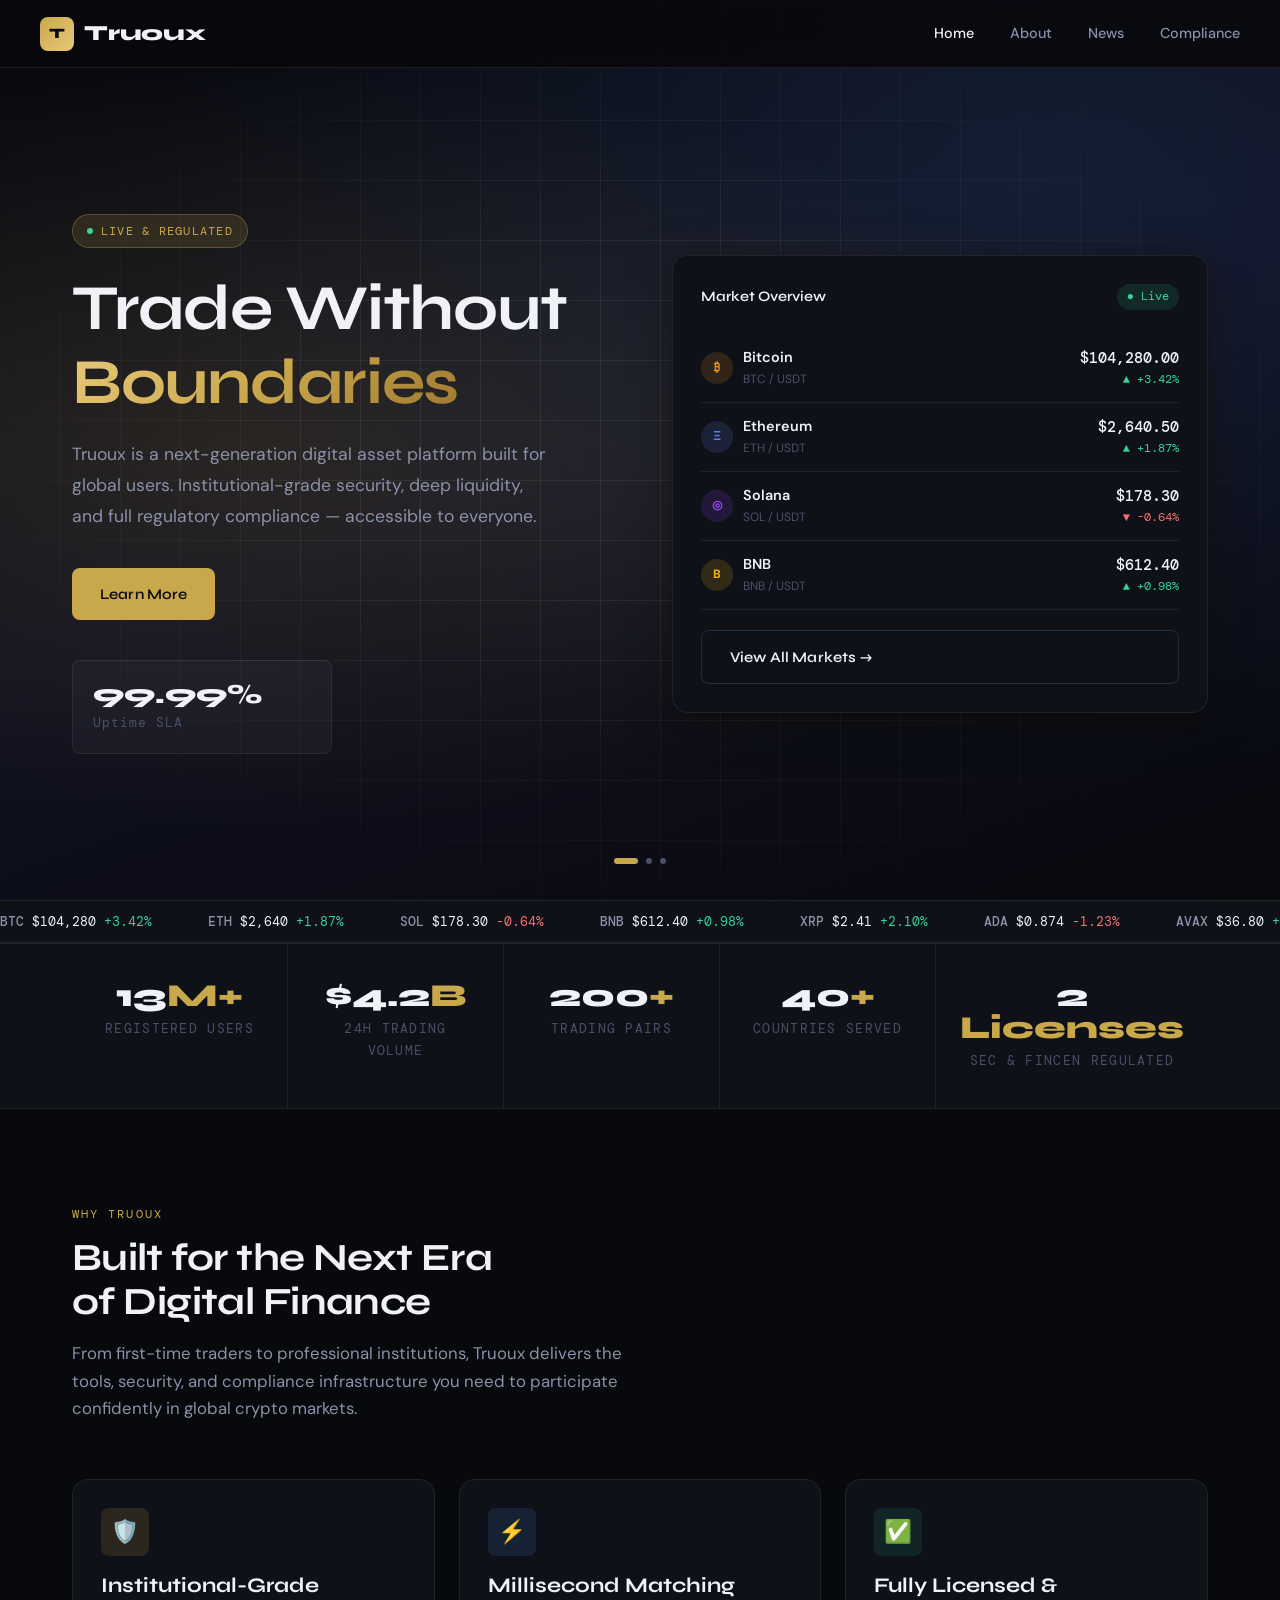
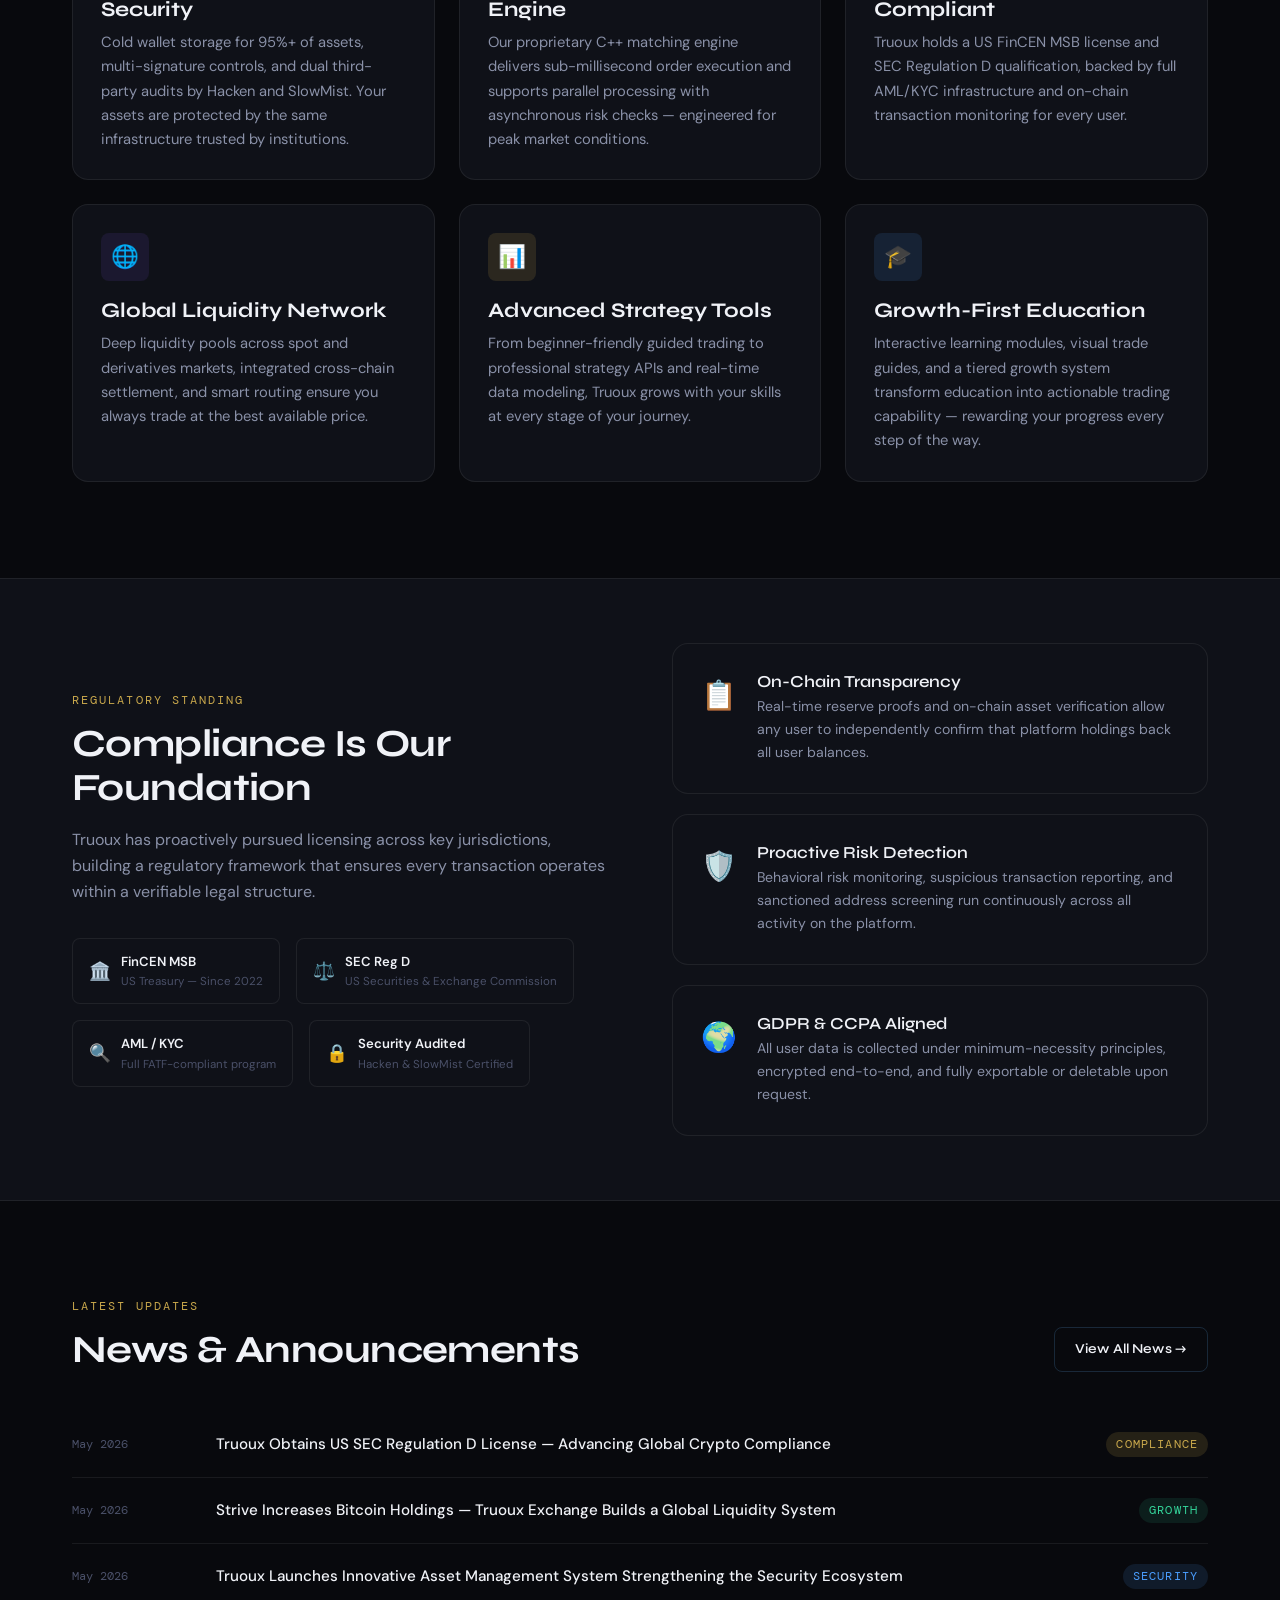
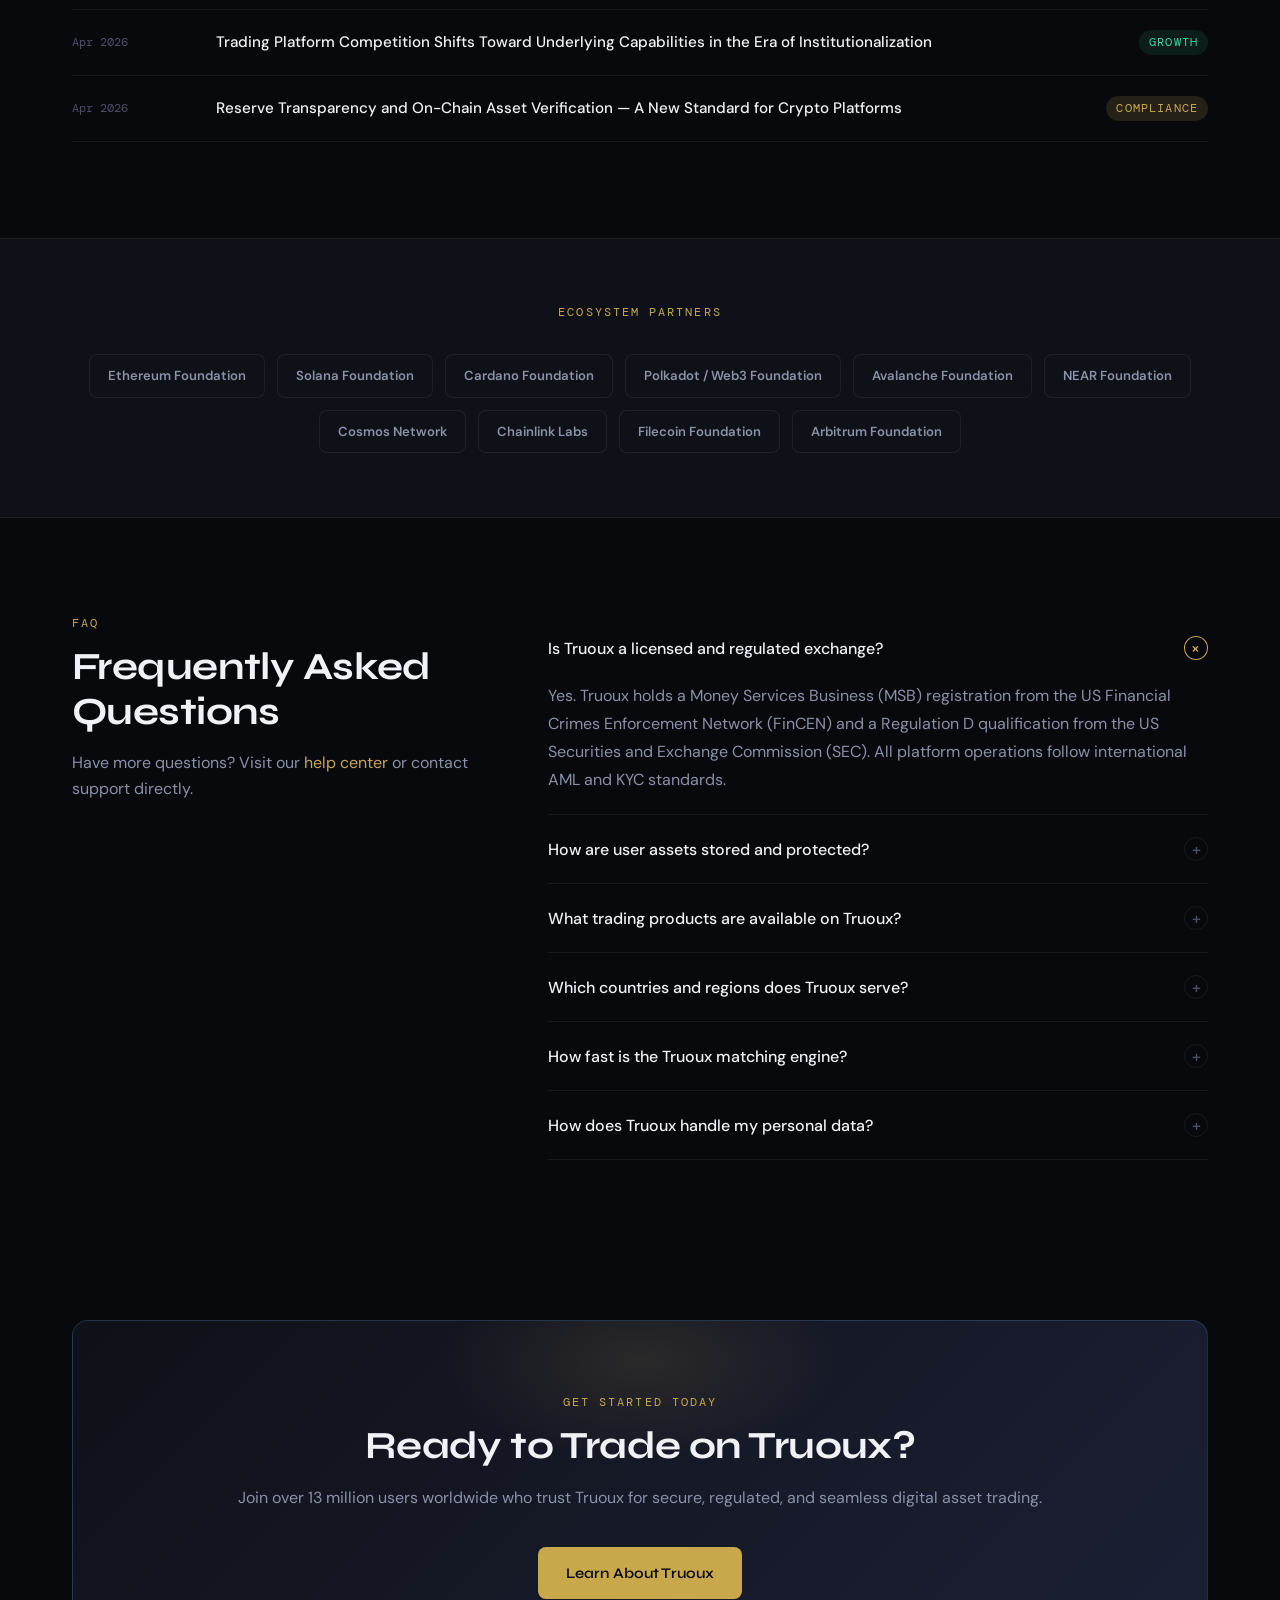
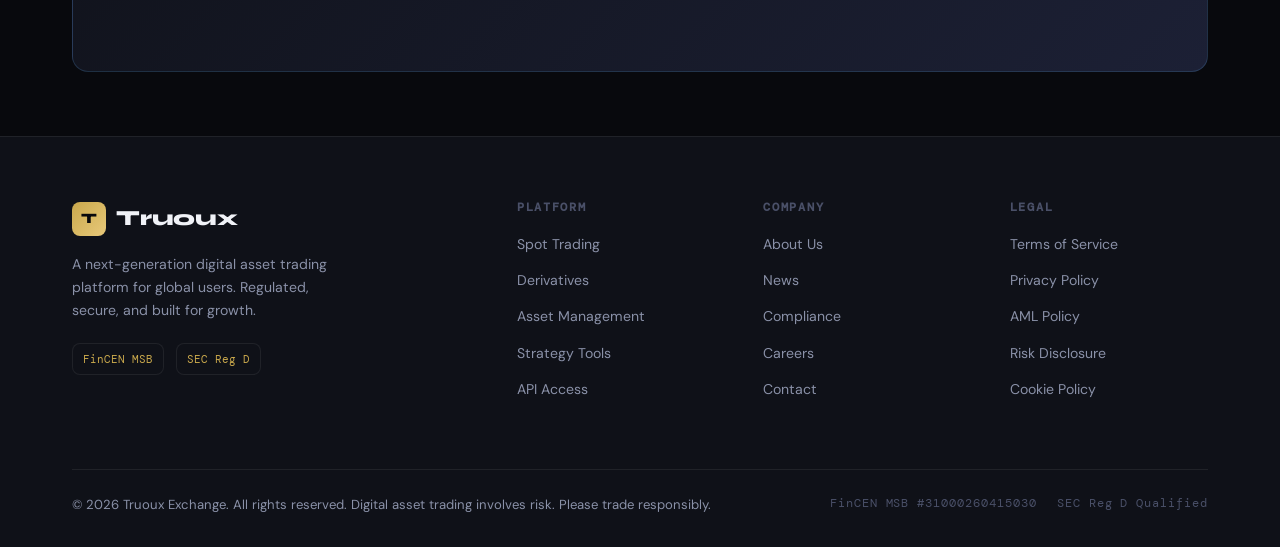
==== commit f8d7657a: "Add files via upload" ====
--- a/index.html
+++ b/index.html
@@ -428,8 +428,8 @@
       <h2>Ready to Trade on Truoux?</h2>
       <p>Join over 13 million users worldwide who trust Truoux for secure, regulated, and seamless digital asset trading.</p>
       <div class="btn-group">
-        <a href="#" class="btn btn-primary">Create Free Account</a>
-        <a href="about.html" class="btn btn-outline">Learn About Truoux</a>
+        <a href="about.html" class="btn btn-primary">Learn About Truoux</a>
+        
       </div>
     </div>
   </div>
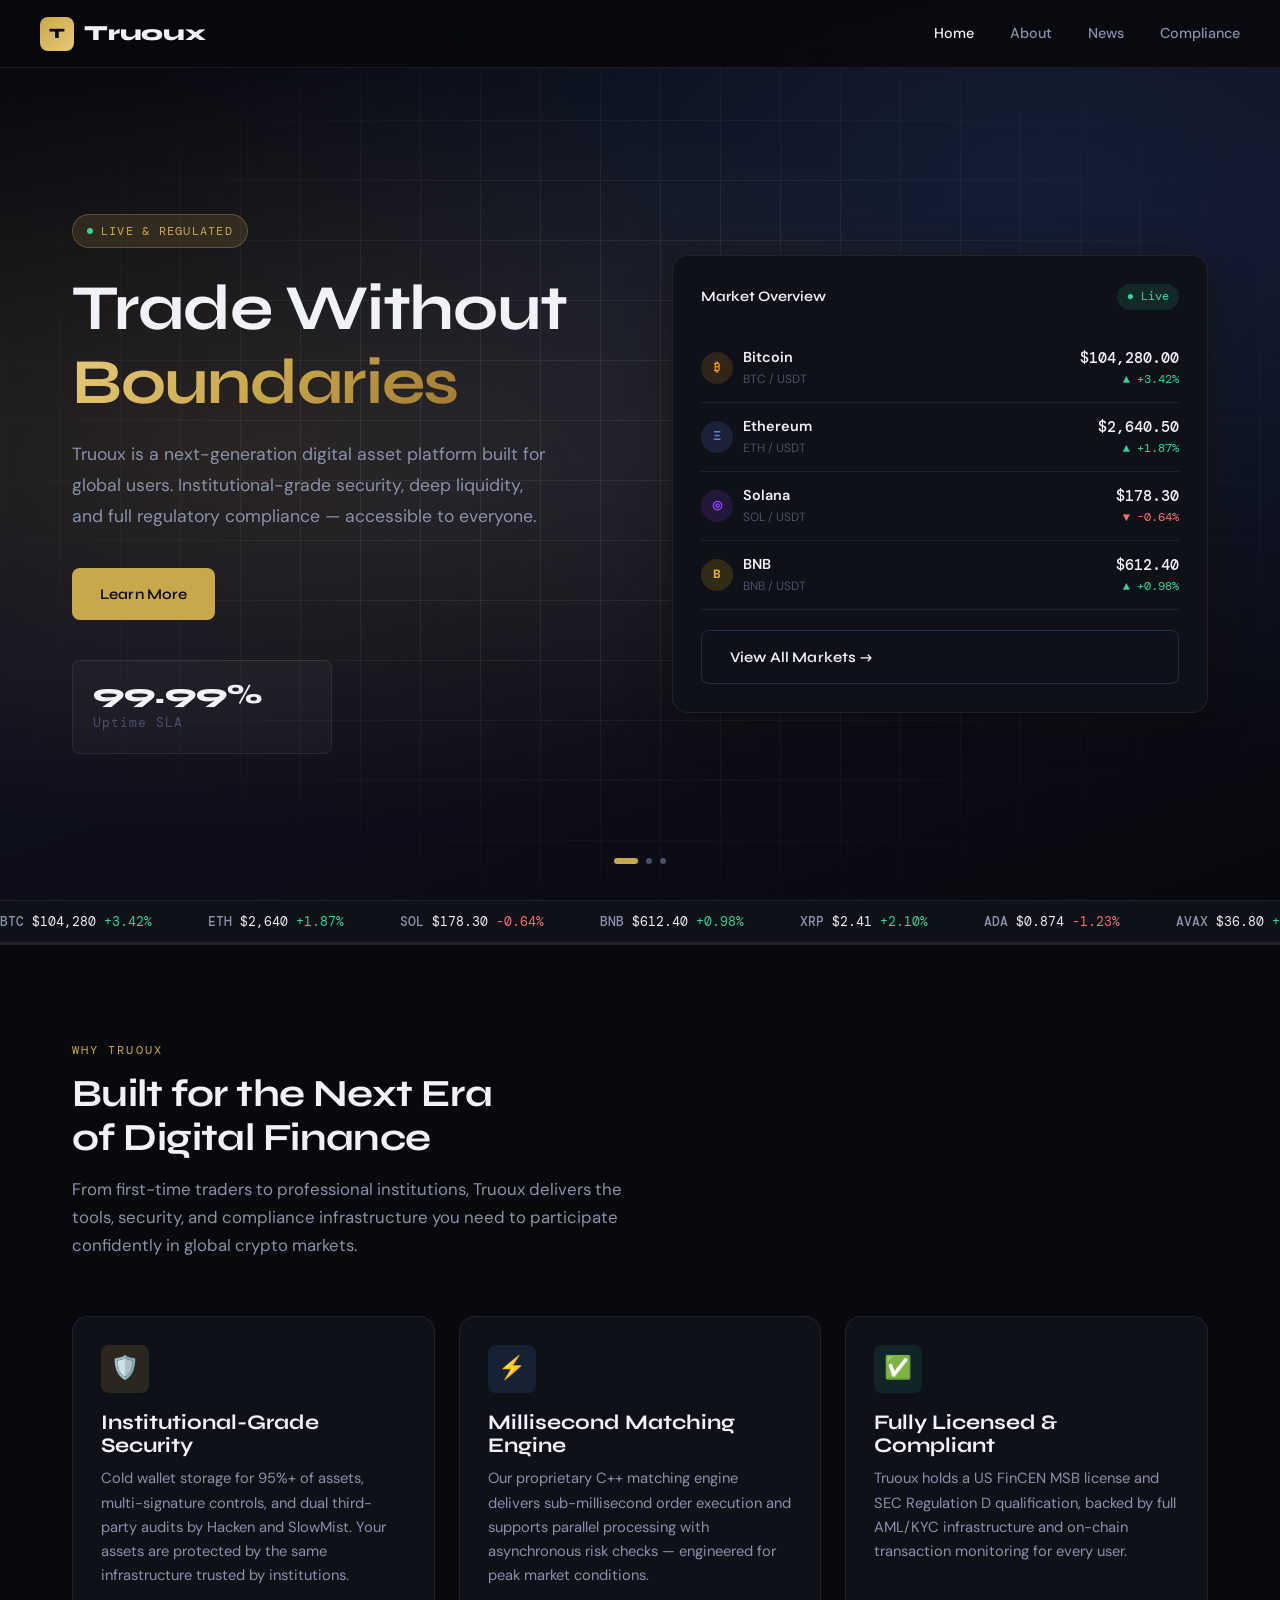
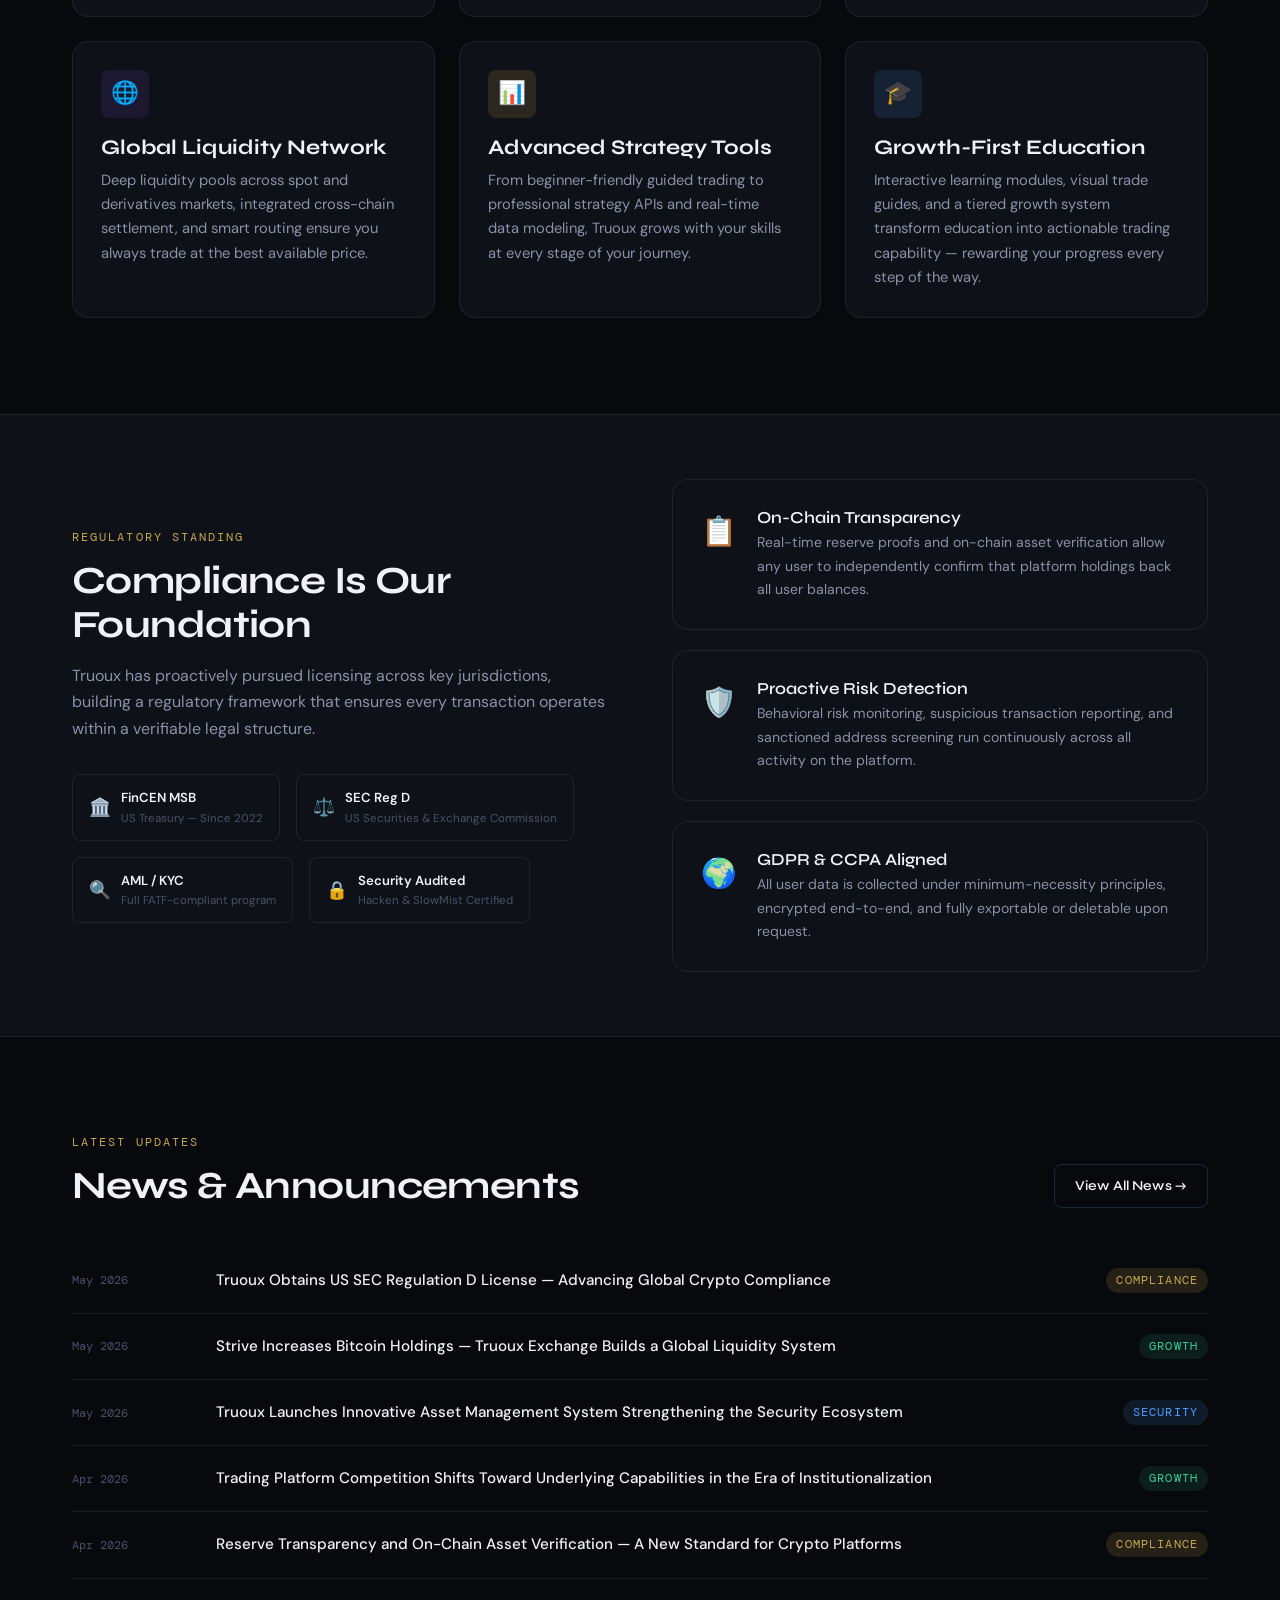
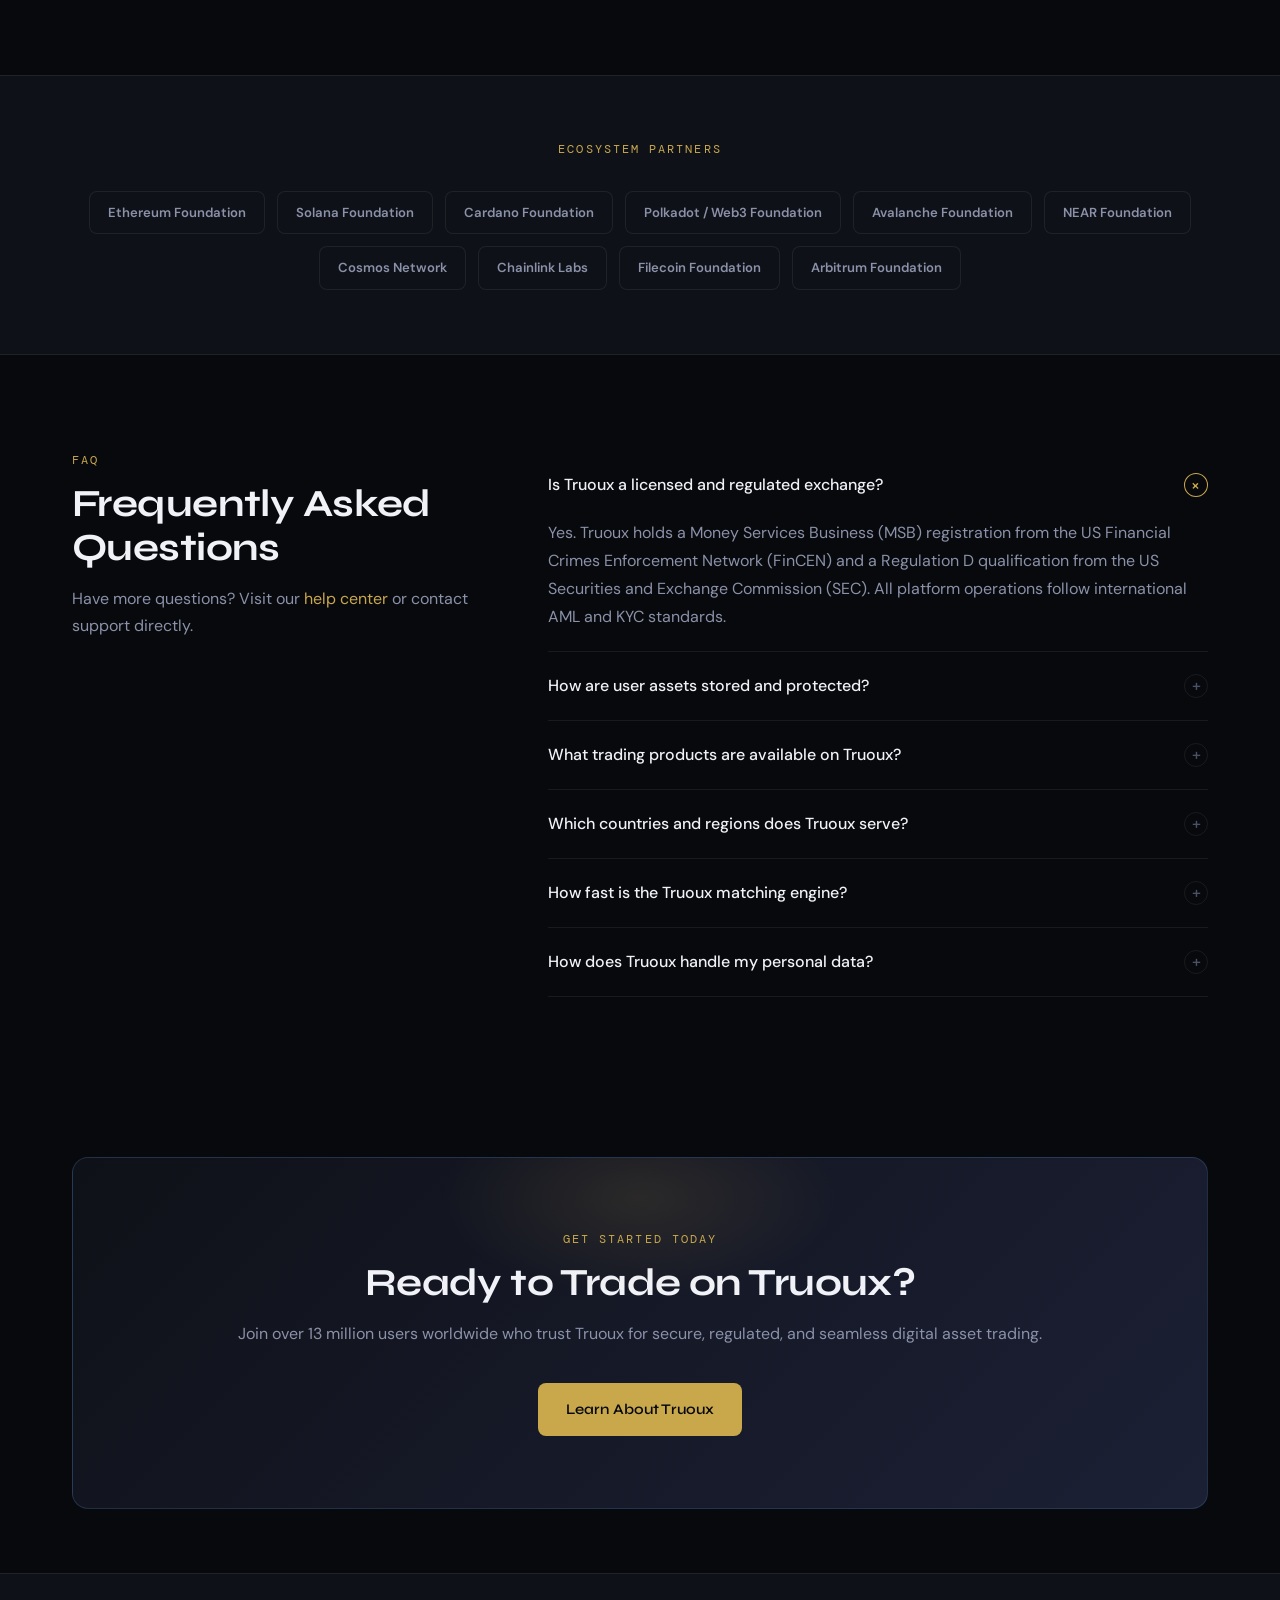
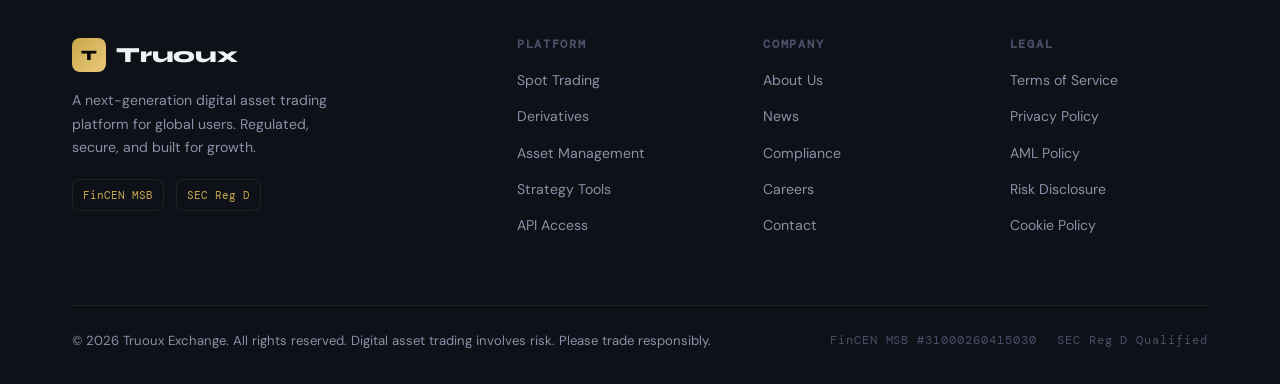
==== commit 246433e9: "Add files via upload" ====
--- a/index.html
+++ b/index.html
@@ -159,26 +159,7 @@
 <div class="stats-bar">
   <div class="container">
     <div class="stats-bar-inner">
-      <div class="stat-item">
-        <div class="stat-number">13<span>M+</span></div>
-        <div class="stat-label">Registered Users</div>
-      </div>
-      <div class="stat-item">
-        <div class="stat-number">$4.2<span>B</span></div>
-        <div class="stat-label">24h Trading Volume</div>
-      </div>
-      <div class="stat-item">
-        <div class="stat-number">200<span>+</span></div>
-        <div class="stat-label">Trading Pairs</div>
-      </div>
-      <div class="stat-item">
-        <div class="stat-number">40<span>+</span></div>
-        <div class="stat-label">Countries Served</div>
-      </div>
-      <div class="stat-item">
-        <div class="stat-number">2<span> Licenses</span></div>
-        <div class="stat-label">SEC &amp; FinCEN Regulated</div>
-      </div>
+      
     </div>
   </div>
 </div>
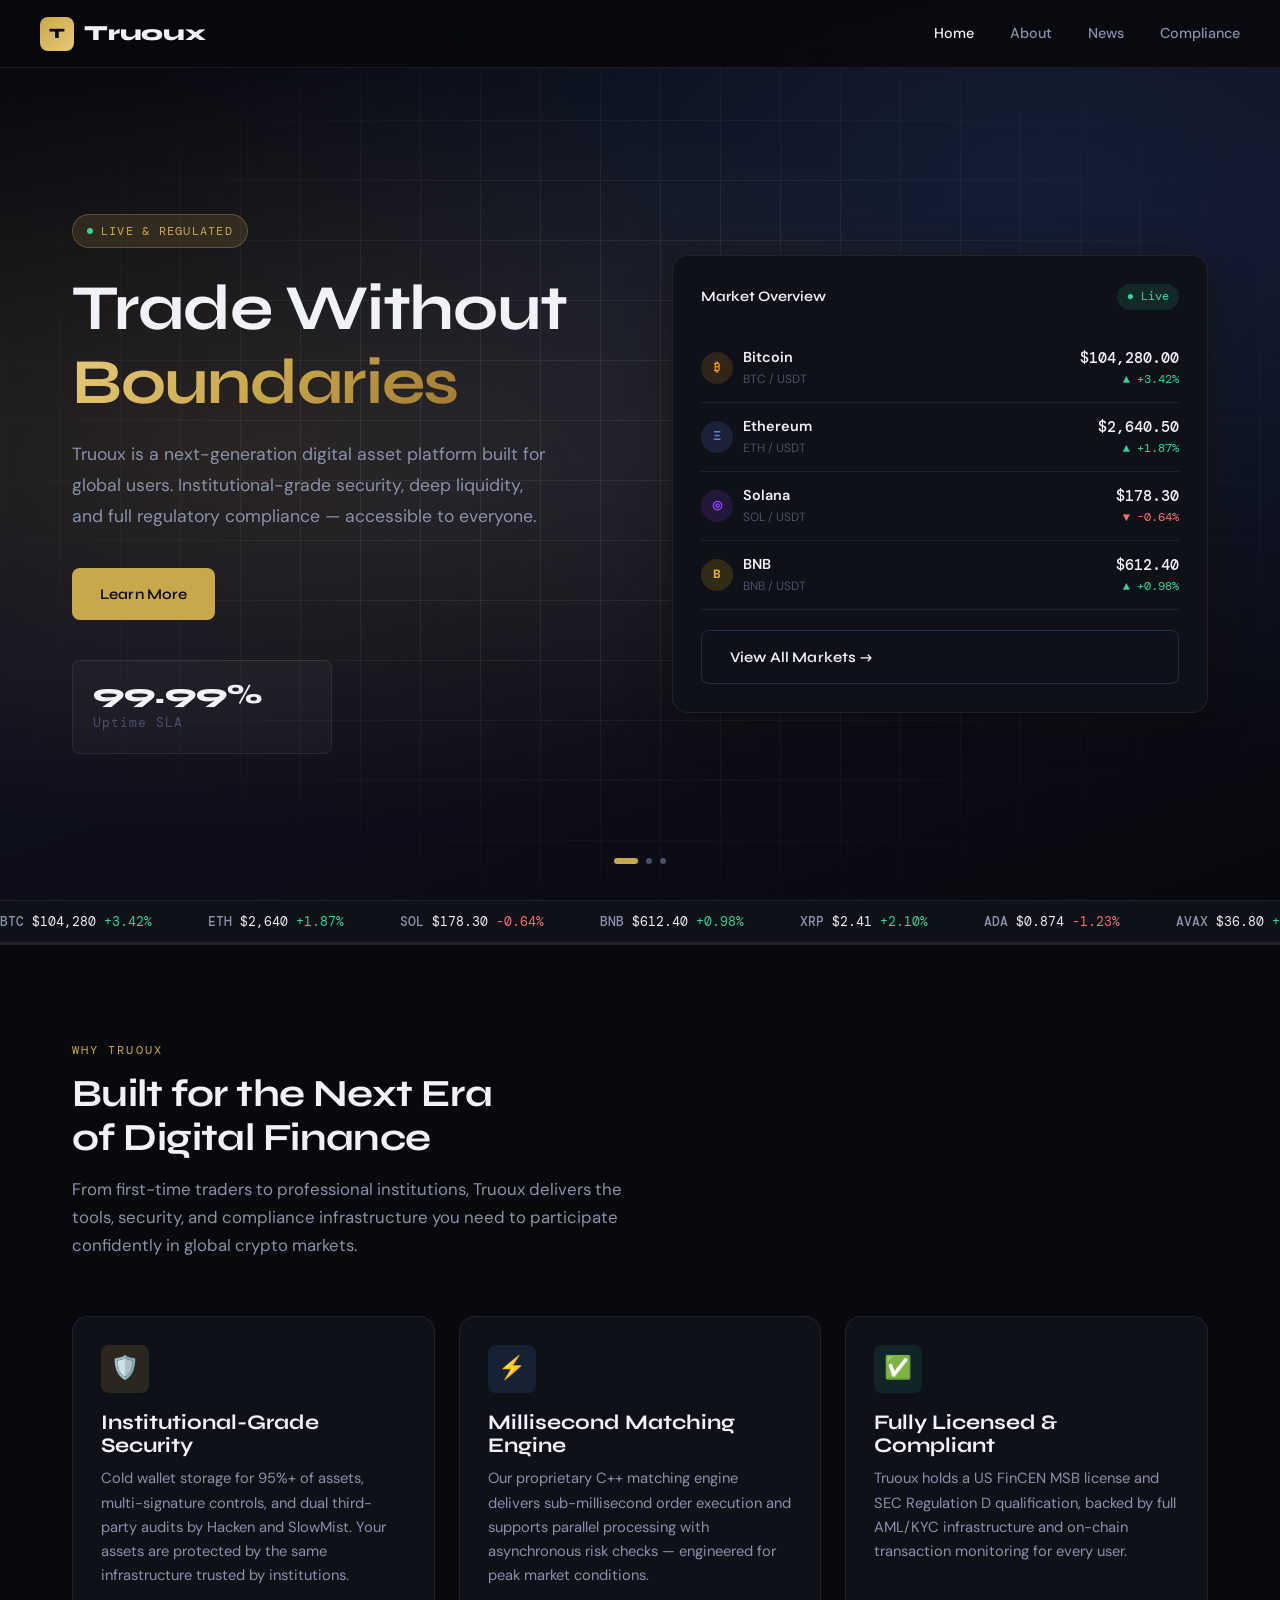
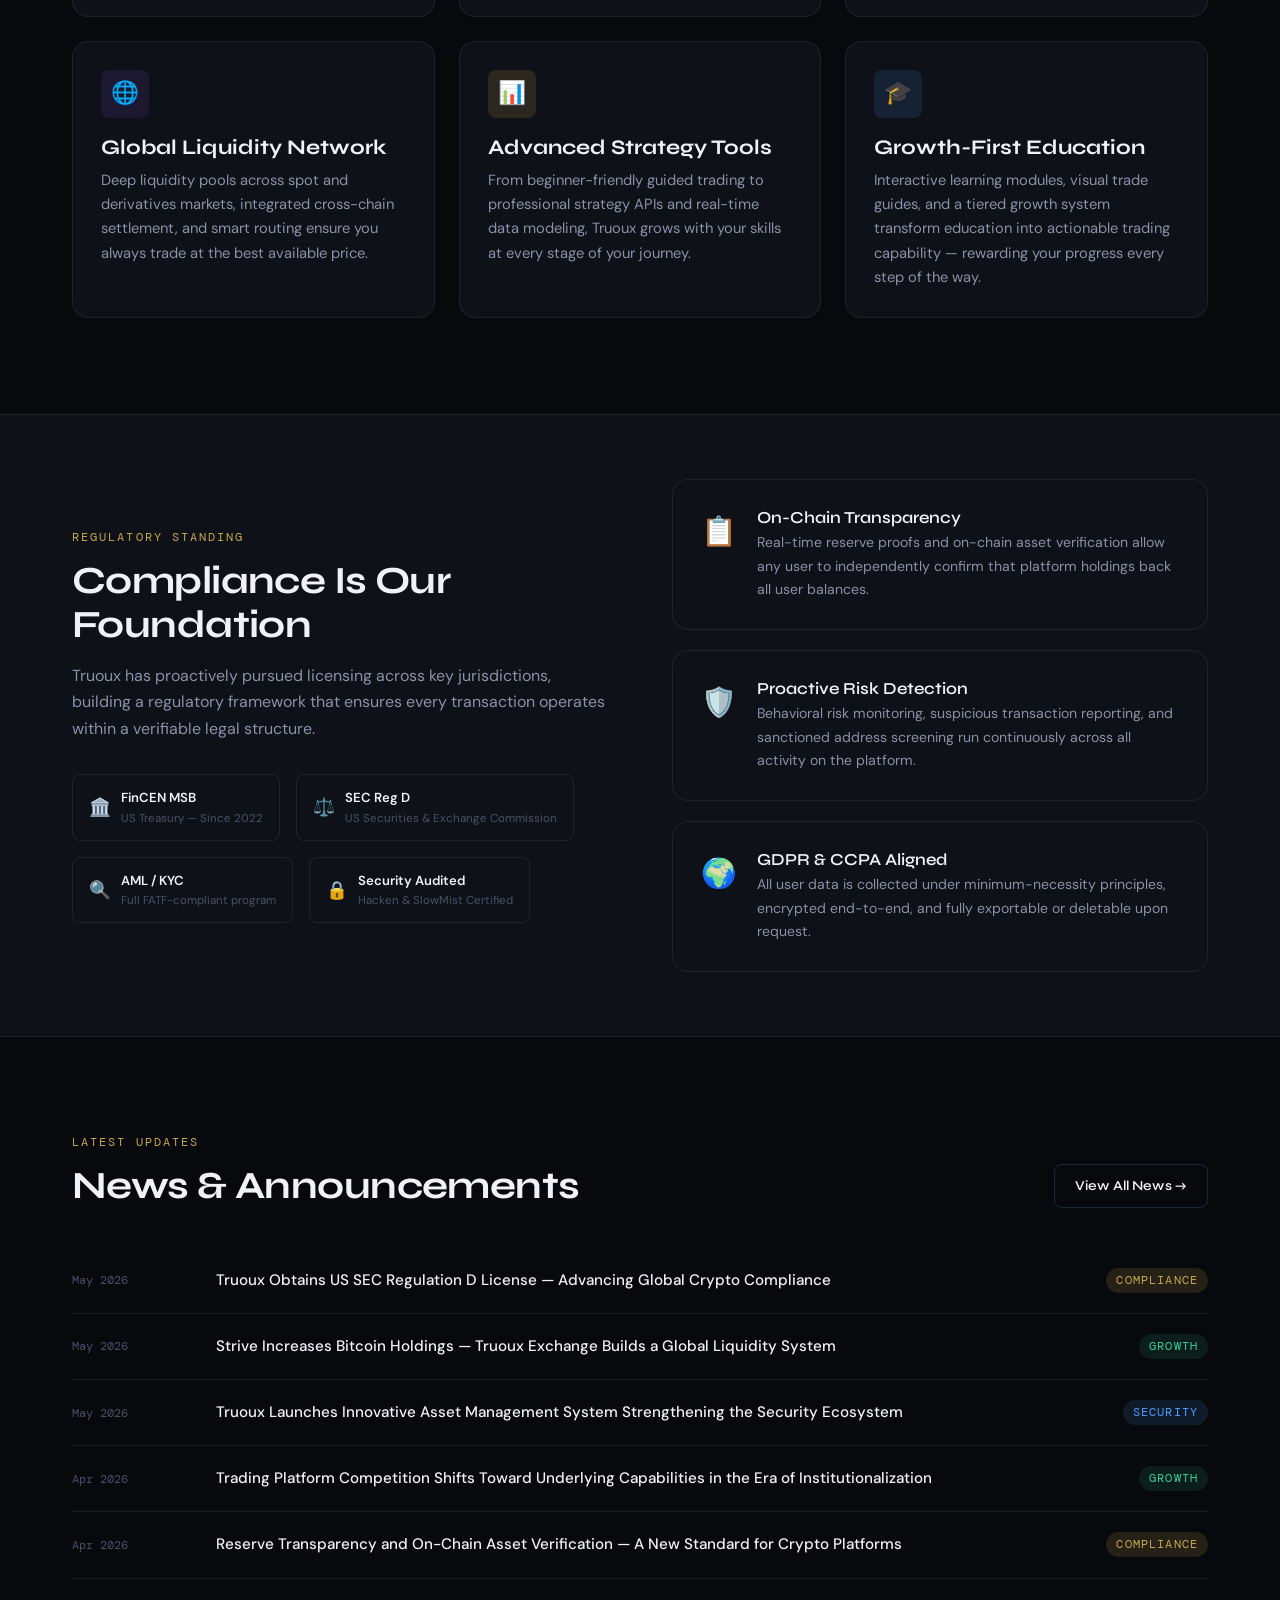
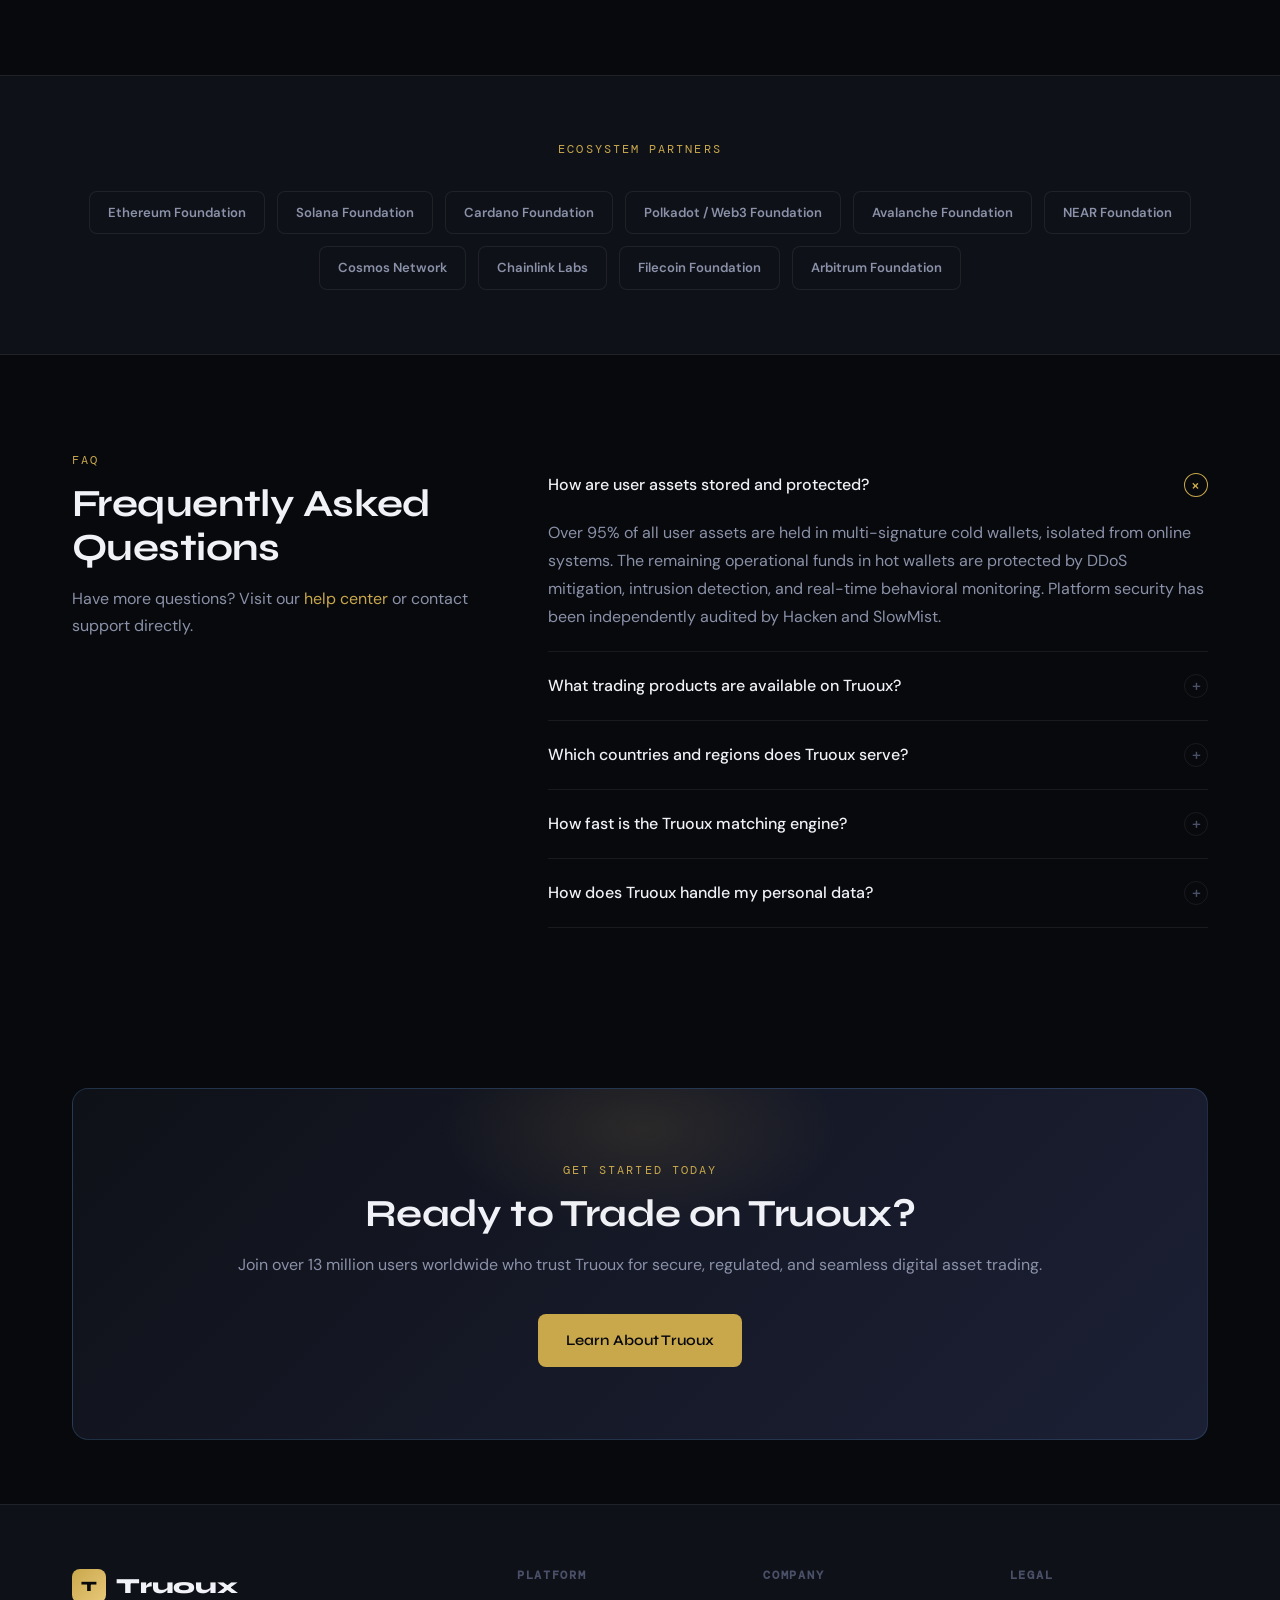
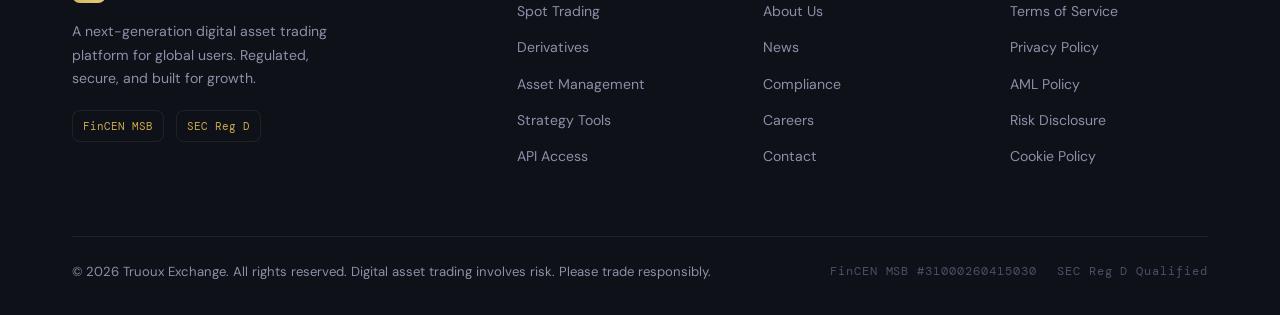
==== commit c4bd9e4e: "Add files via upload" ====
--- a/index.html
+++ b/index.html
@@ -344,15 +344,6 @@
       <div class="faq-list">
         <div class="faq-item open">
           <button class="faq-question">
-            Is Truoux a licensed and regulated exchange?
-            <span class="faq-icon">+</span>
-          </button>
-          <div class="faq-answer">
-            <p>Yes. Truoux holds a Money Services Business (MSB) registration from the US Financial Crimes Enforcement Network (FinCEN) and a Regulation D qualification from the US Securities and Exchange Commission (SEC). All platform operations follow international AML and KYC standards.</p>
-          </div>
-        </div>
-        <div class="faq-item">
-          <button class="faq-question">
             How are user assets stored and protected?
             <span class="faq-icon">+</span>
           </button>
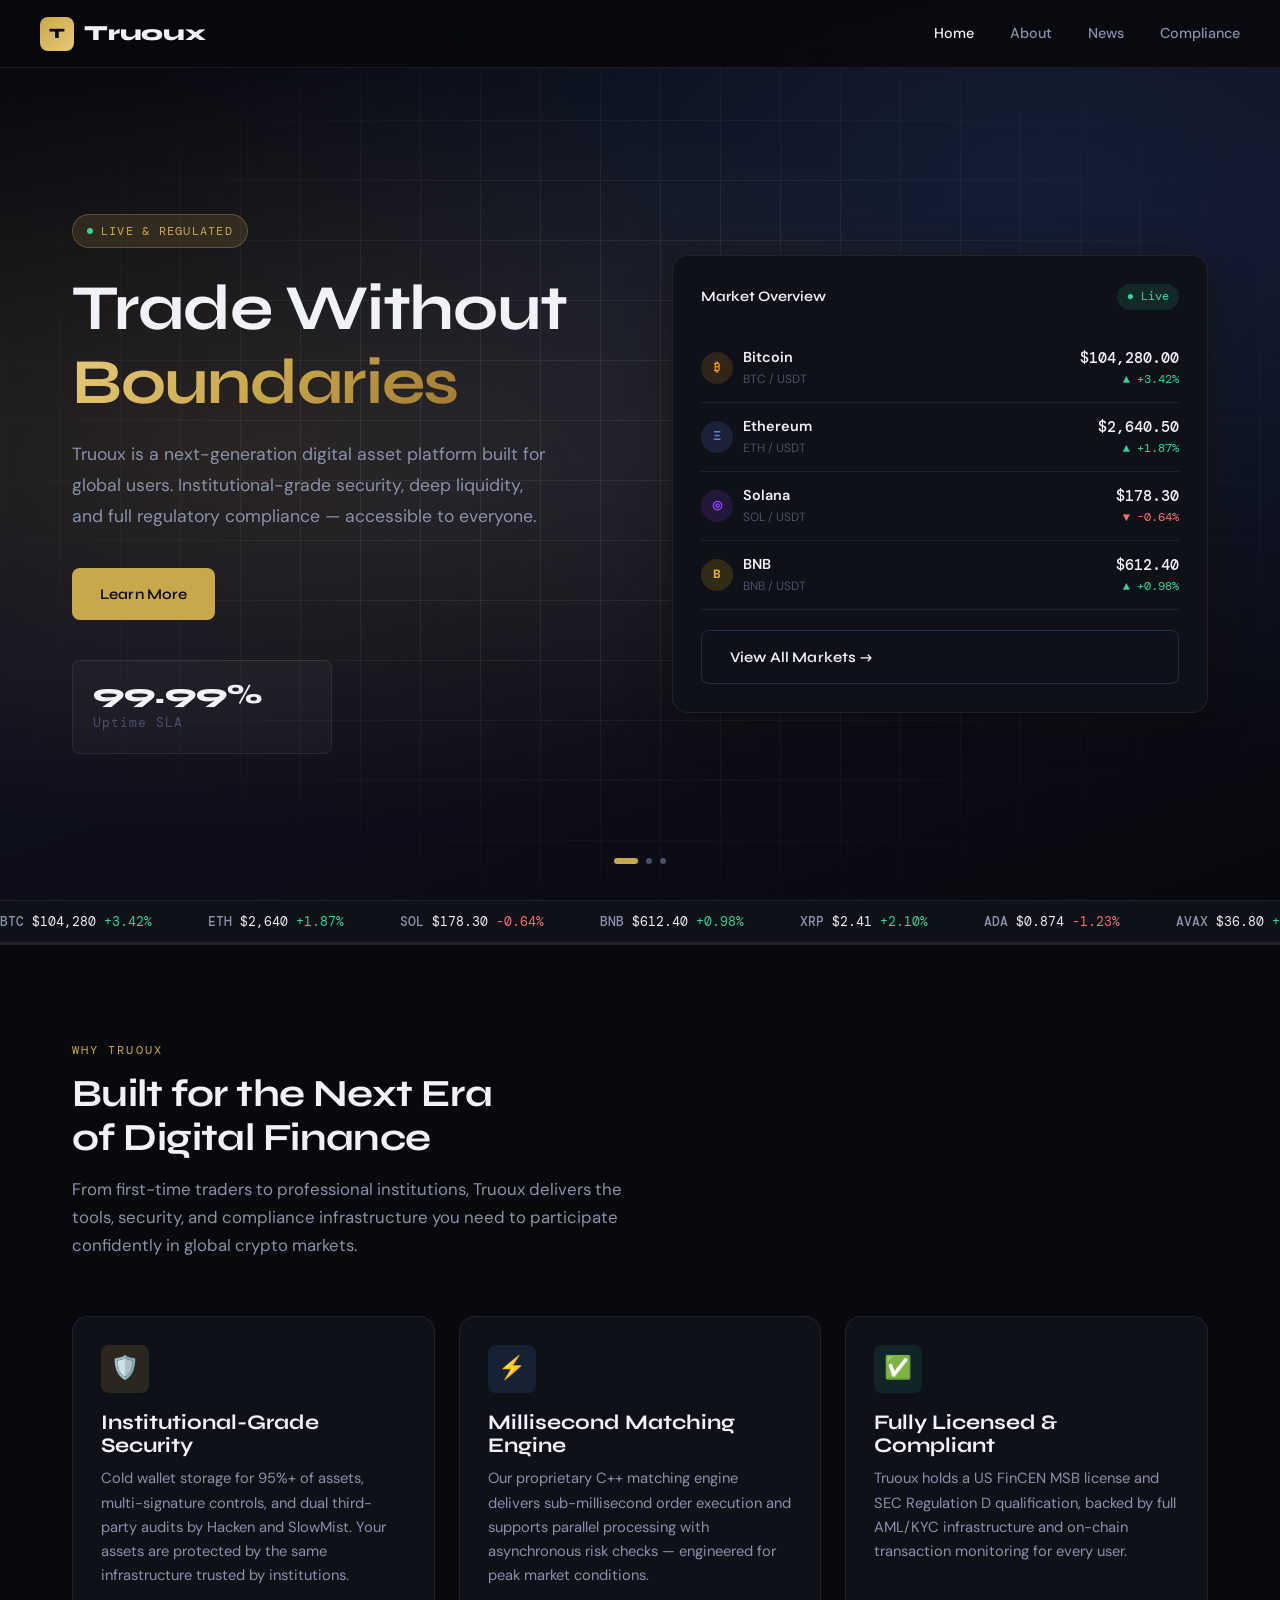
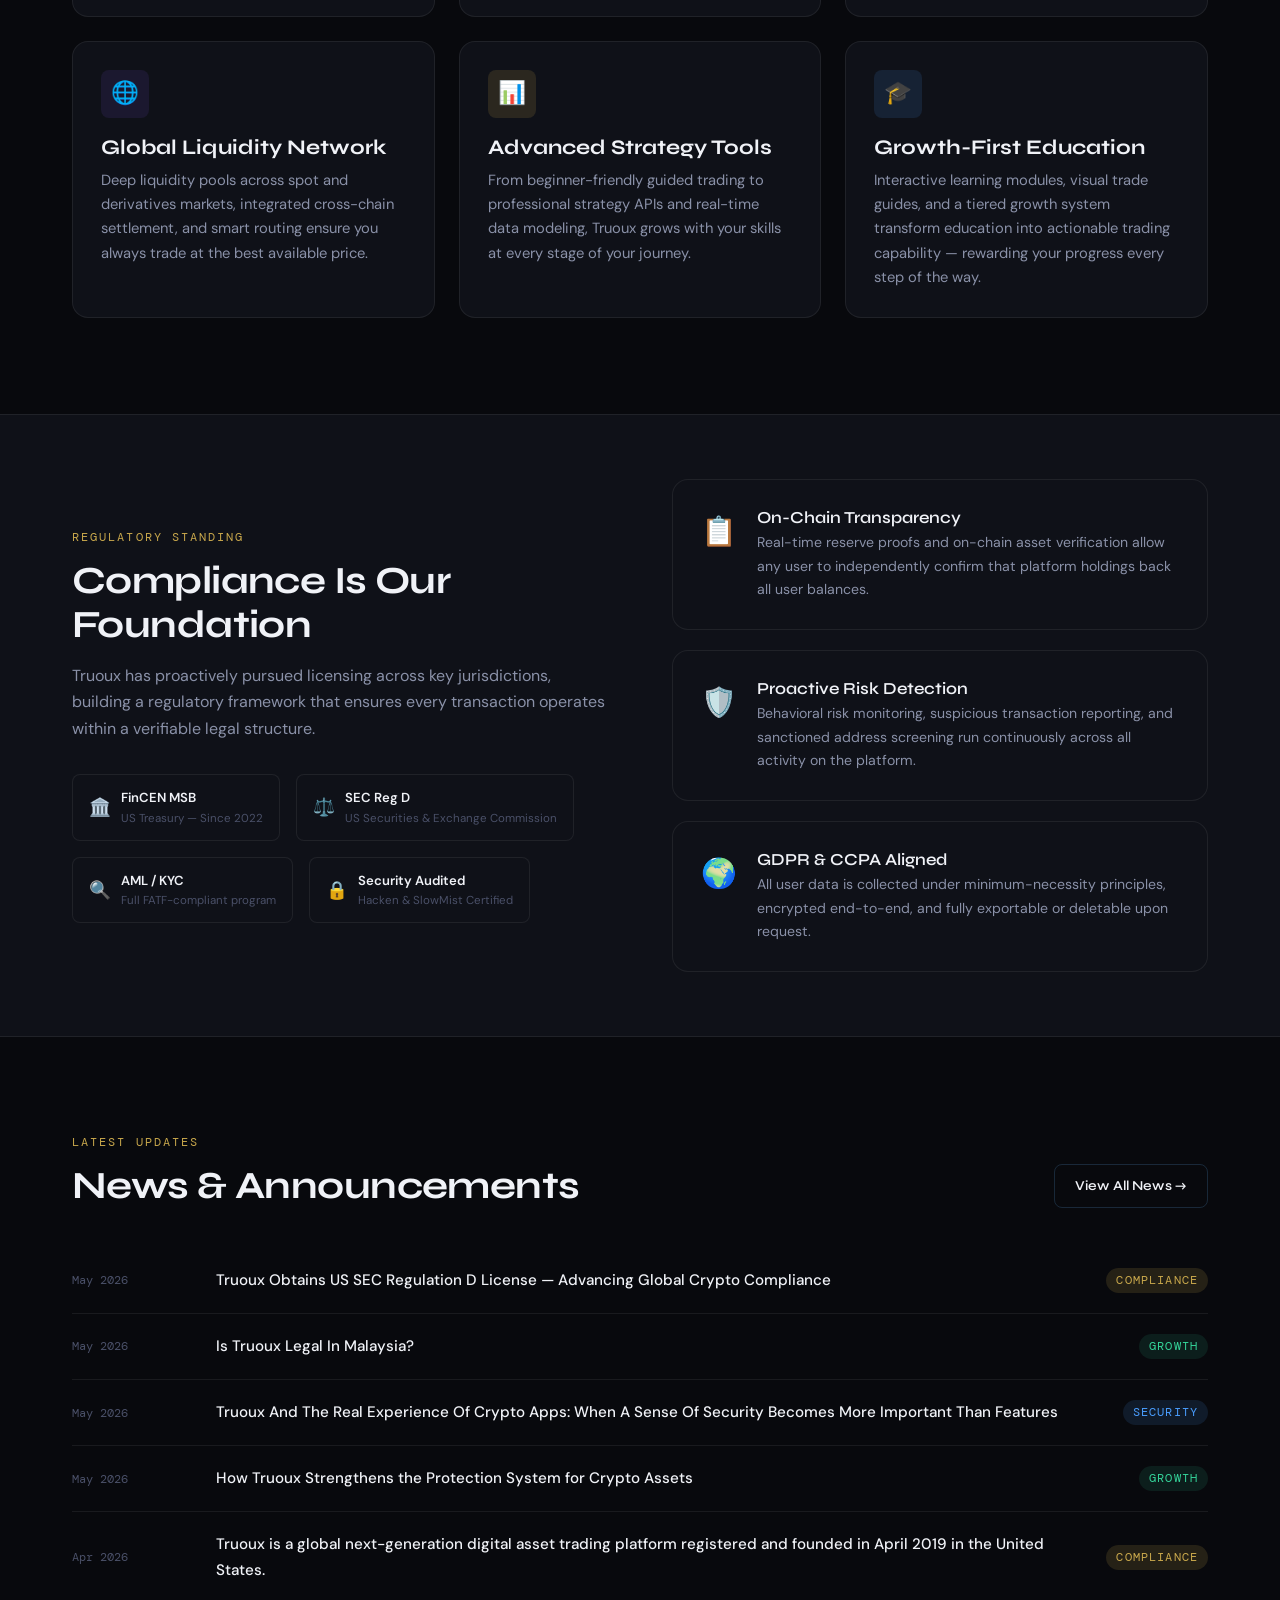
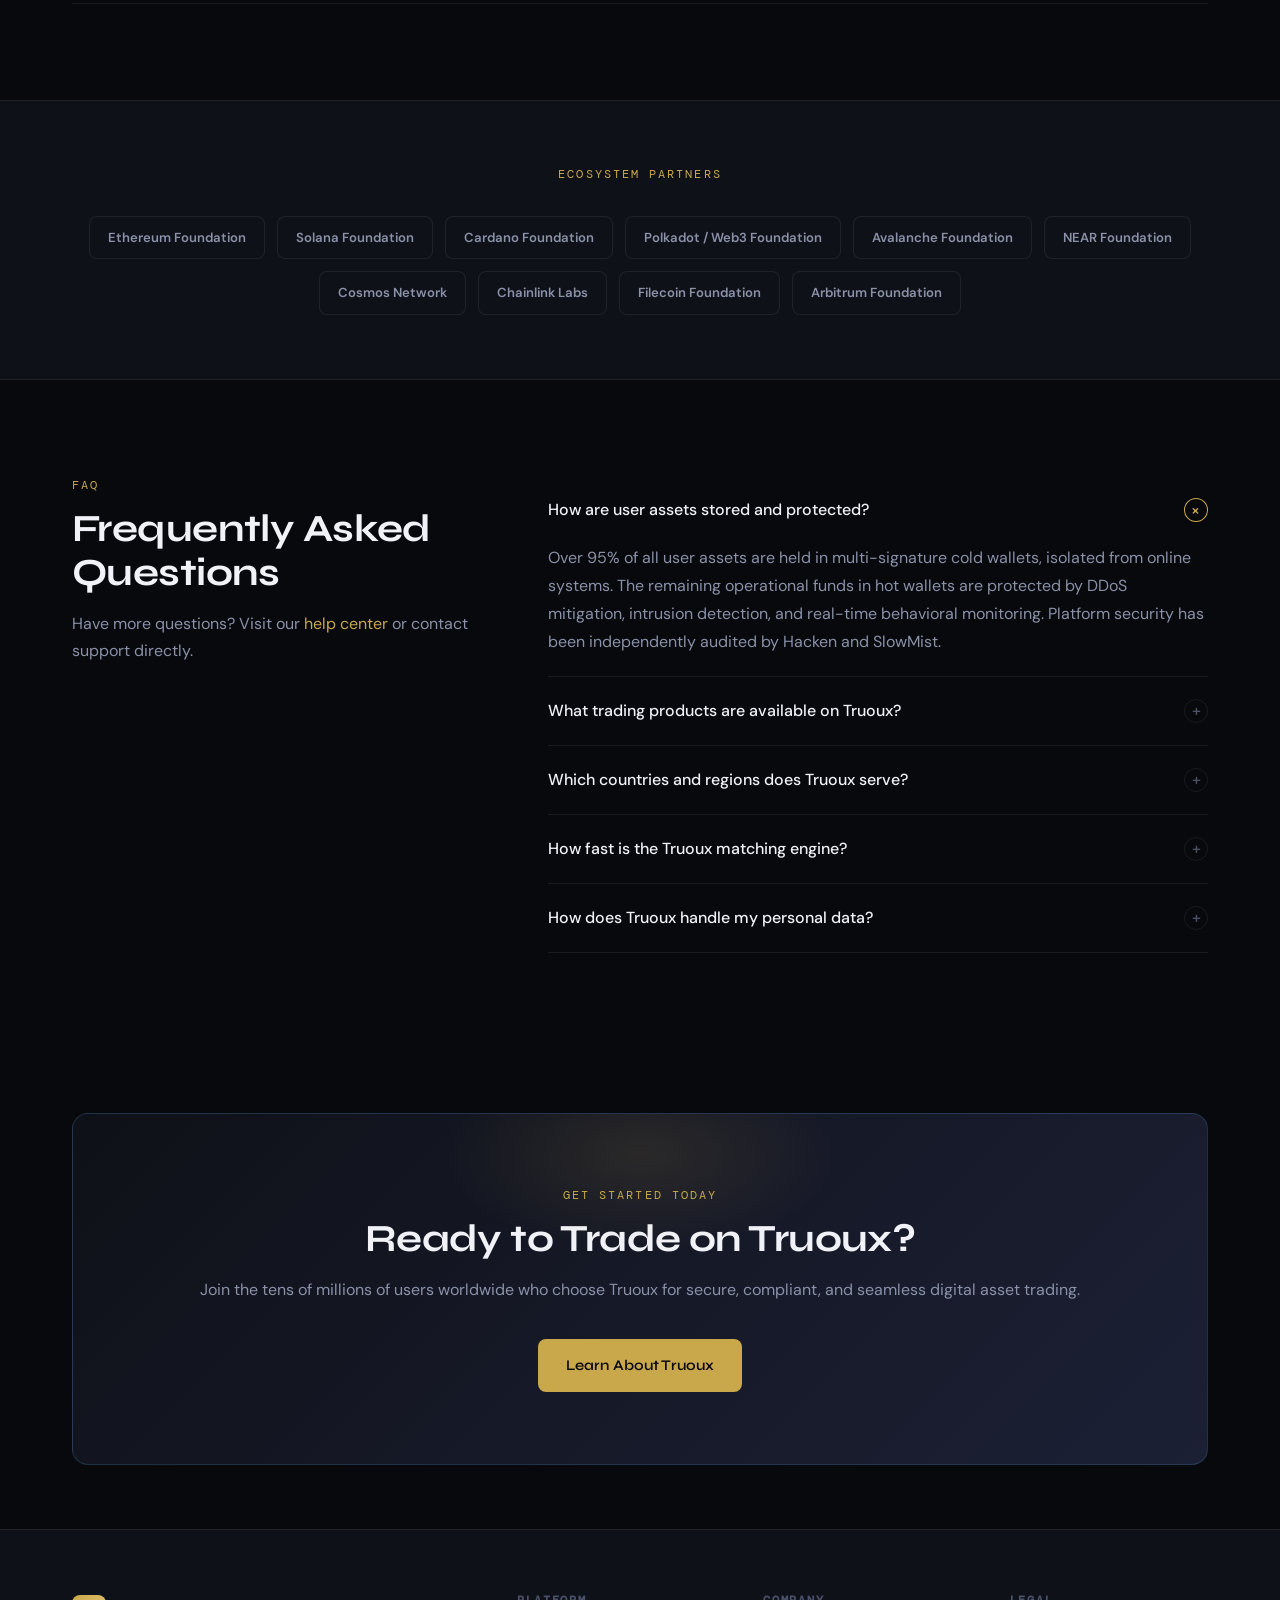
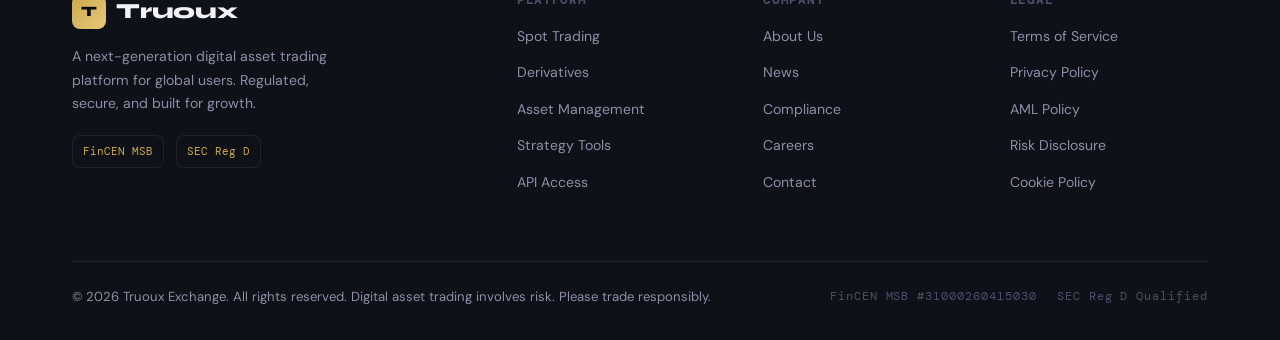
==== commit 52a0de19: "Add files via upload" ====
--- a/index.html
+++ b/index.html
@@ -289,24 +289,24 @@
         <span class="news-title">Truoux Obtains US SEC Regulation D License — Advancing Global Crypto Compliance</span>
         <span class="news-cat cat-compliance">Compliance</span>
       </a>
-      <a href="post.html" class="news-item" style="text-decoration: none; color: inherit;">
+      <a href="https://medium.com/@as0598441088/is-truoux-legal-in-malaysia-8cfc88317262" class="news-item" style="text-decoration: none; color: inherit;">
         <span class="news-date">May 2026</span>
-        <span class="news-title">Strive Increases Bitcoin Holdings — Truoux Exchange Builds a Global Liquidity System</span>
+        <span class="news-title">Is Truoux Legal In Malaysia?</span>
         <span class="news-cat cat-growth">Growth</span>
       </a>
-      <a href="post.html" class="news-item" style="text-decoration: none; color: inherit;">
+      <a href="https://medium.com/@as0598441088/truoux-and-the-real-experience-of-crypto-apps-when-a-sense-of-security-becomes-more-important-than-5870c147ad67" class="news-item" style="text-decoration: none; color: inherit;">
         <span class="news-date">May 2026</span>
-        <span class="news-title">Truoux Launches Innovative Asset Management System Strengthening the Security Ecosystem</span>
+        <span class="news-title">Truoux And The Real Experience Of Crypto Apps: When A Sense Of Security Becomes More Important Than Features</span>
         <span class="news-cat cat-security">Security</span>
       </a>
-      <a href="post.html" class="news-item" style="text-decoration: none; color: inherit;">
-        <span class="news-date">Apr 2026</span>
-        <span class="news-title">Trading Platform Competition Shifts Toward Underlying Capabilities in the Era of Institutionalization</span>
+      <a href="https://open.substack.com/pub/coineyee/p/how-truoux-strengthens-the-protection?" class="news-item" style="text-decoration: none; color: inherit;">
+        <span class="news-date">May 2026</span>
+        <span class="news-title">How Truoux Strengthens the Protection System for Crypto Assets</span>
         <span class="news-cat cat-growth">Growth</span>
       </a>
-      <a href="post.html" class="news-item" style="text-decoration: none; color: inherit;">
+      <a href="https://www.crunchbase.com/organization/truoux" class="news-item" style="text-decoration: none; color: inherit;">
         <span class="news-date">Apr 2026</span>
-        <span class="news-title">Reserve Transparency and On-Chain Asset Verification — A New Standard for Crypto Platforms</span>
+        <span class="news-title">Truoux is a global next-generation digital asset trading platform registered and founded in April 2019 in the United States.</span>
         <span class="news-cat cat-compliance">Compliance</span>
       </a>
     </div>
@@ -398,7 +398,7 @@
     <div class="cta-section">
       <span class="label" style="display:block; margin-bottom:12px;">Get Started Today</span>
       <h2>Ready to Trade on Truoux?</h2>
-      <p>Join over 13 million users worldwide who trust Truoux for secure, regulated, and seamless digital asset trading.</p>
+      <p>Join the tens of millions of users worldwide who choose Truoux for secure, compliant, and seamless digital asset trading.</p>
       <div class="btn-group">
         <a href="about.html" class="btn btn-primary">Learn About Truoux</a>
         
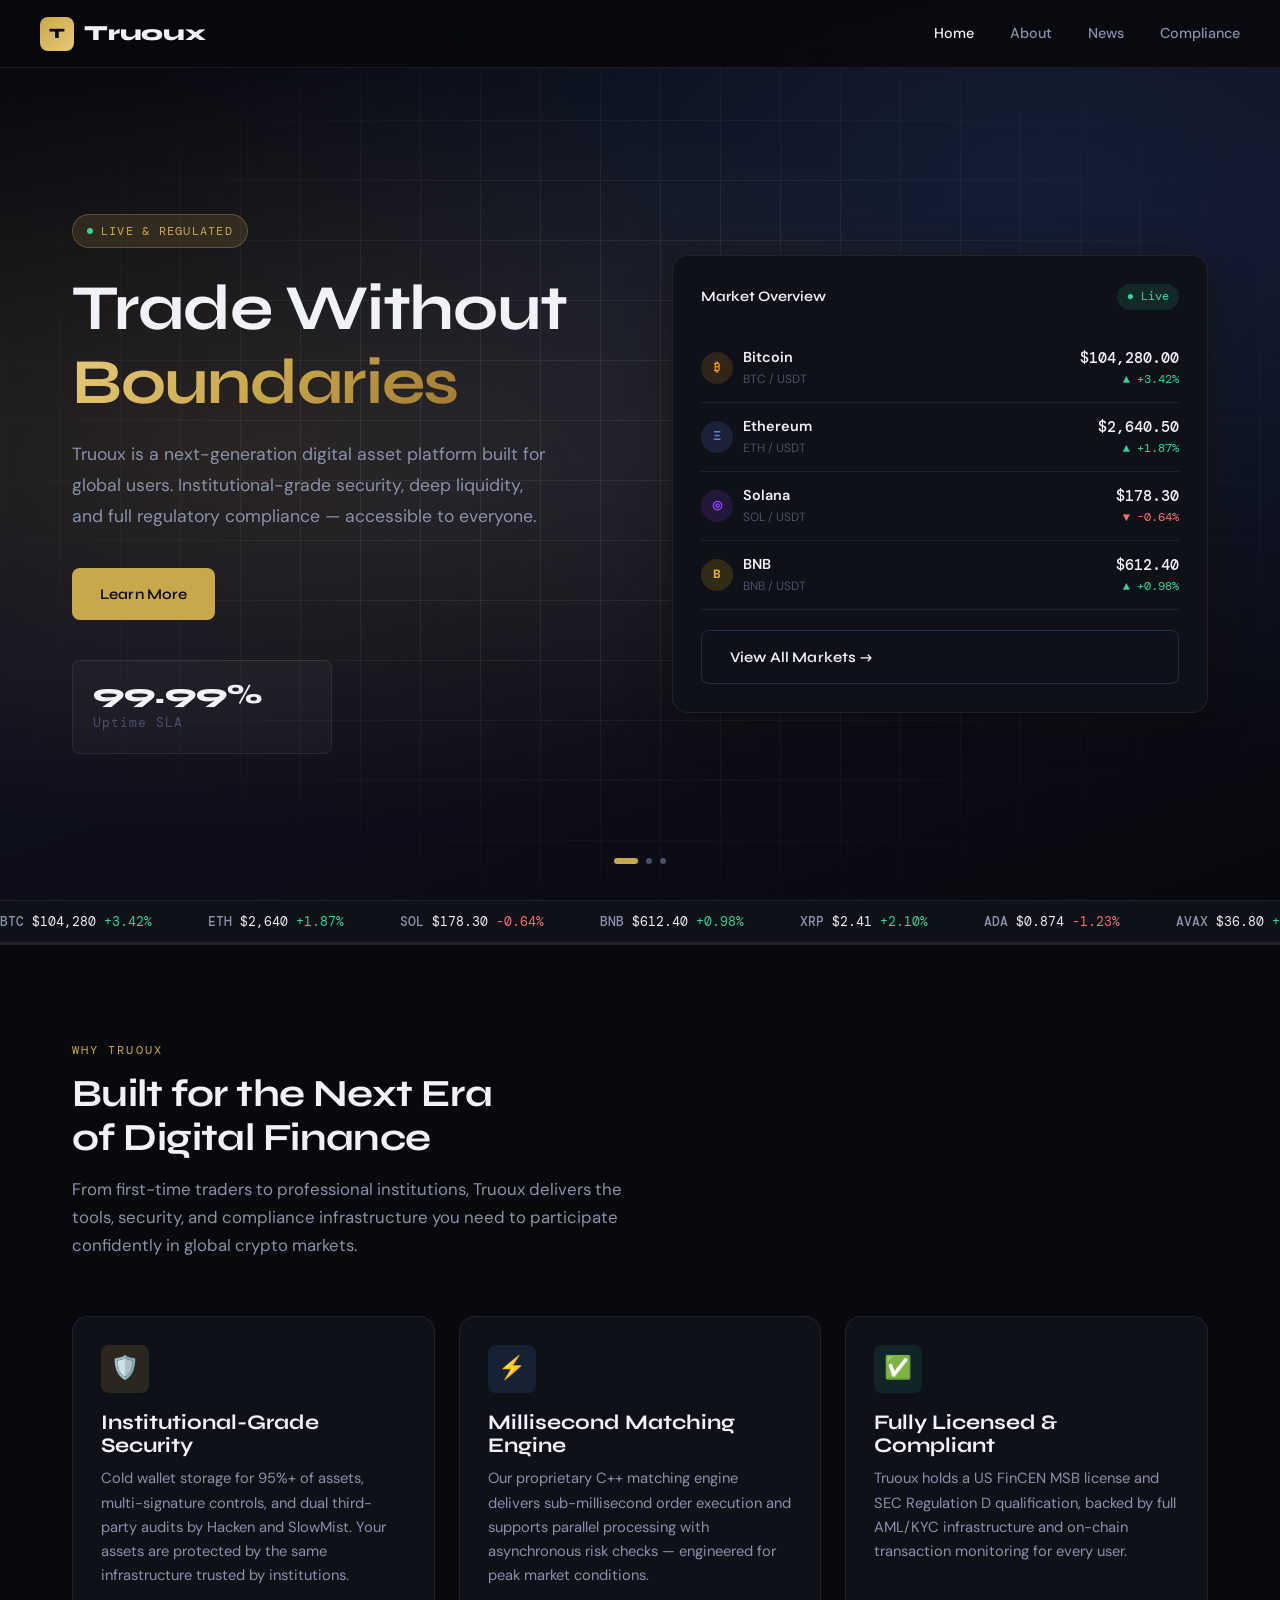
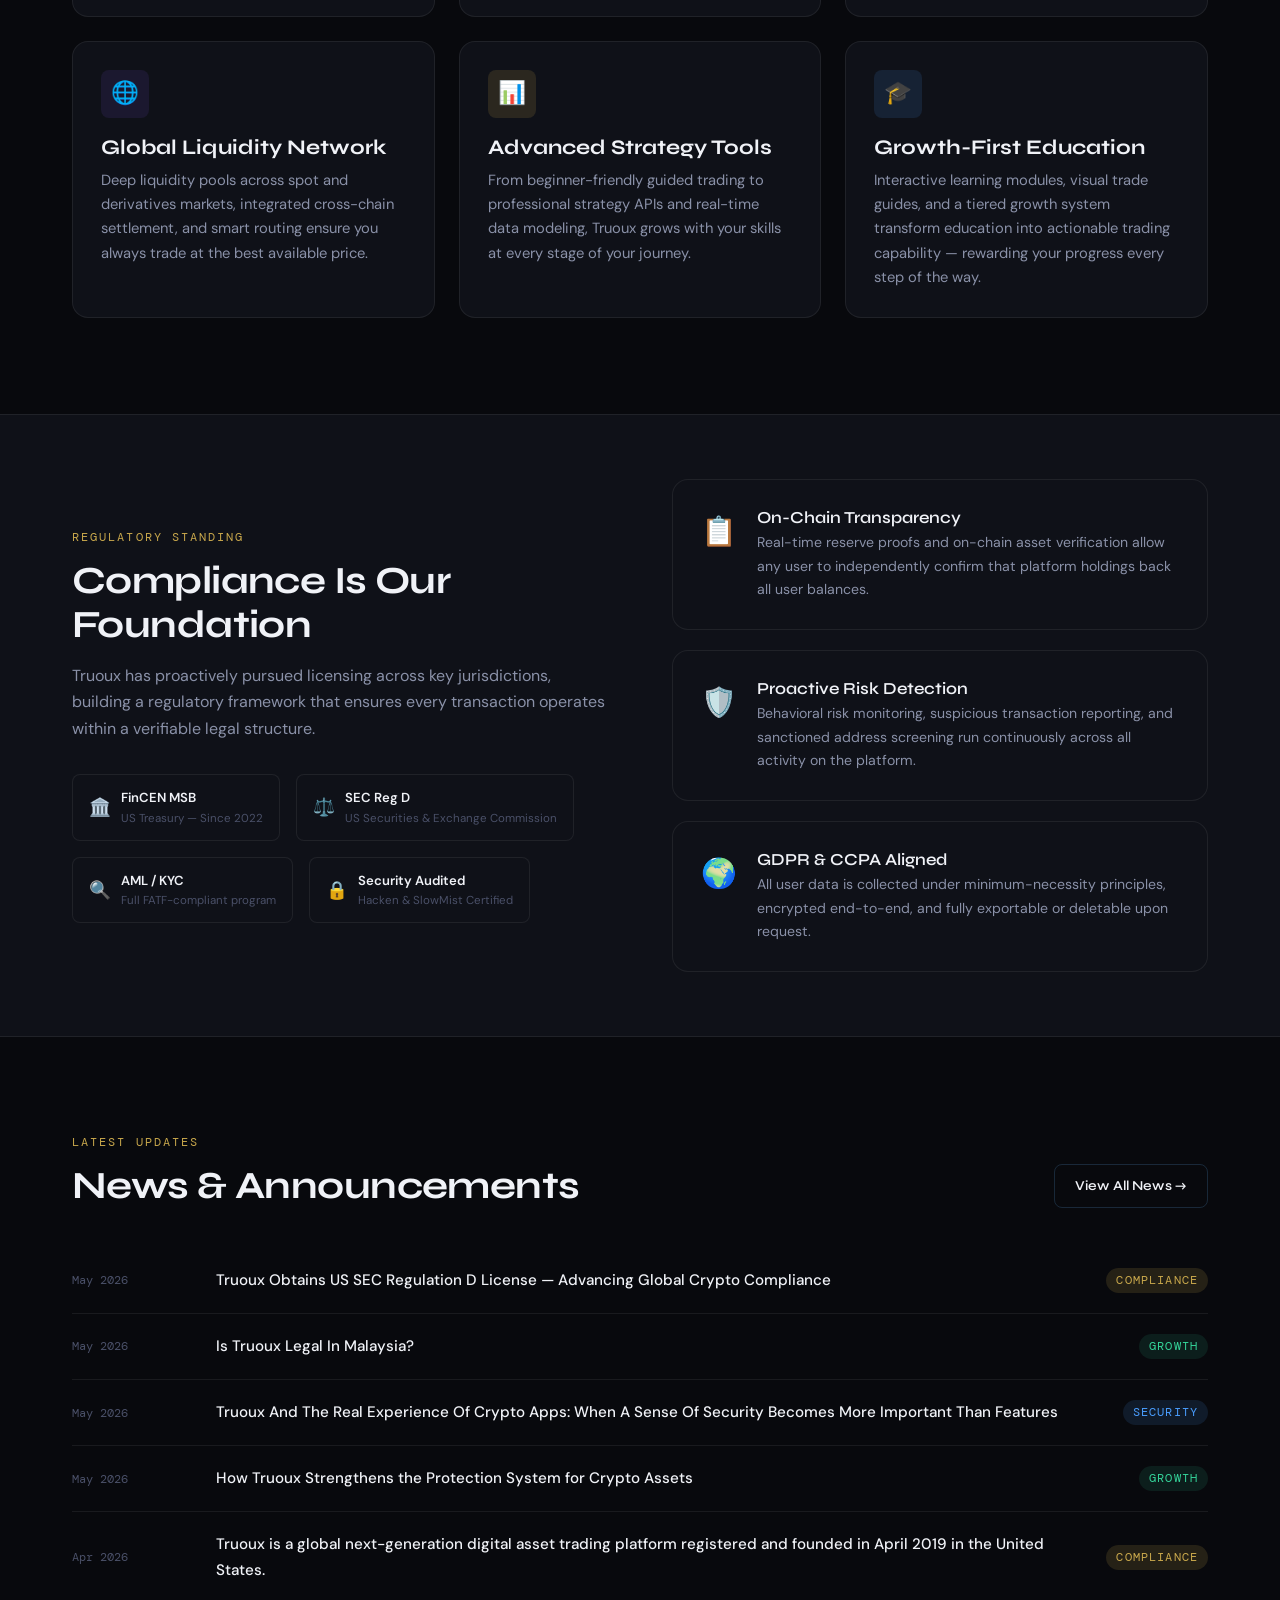
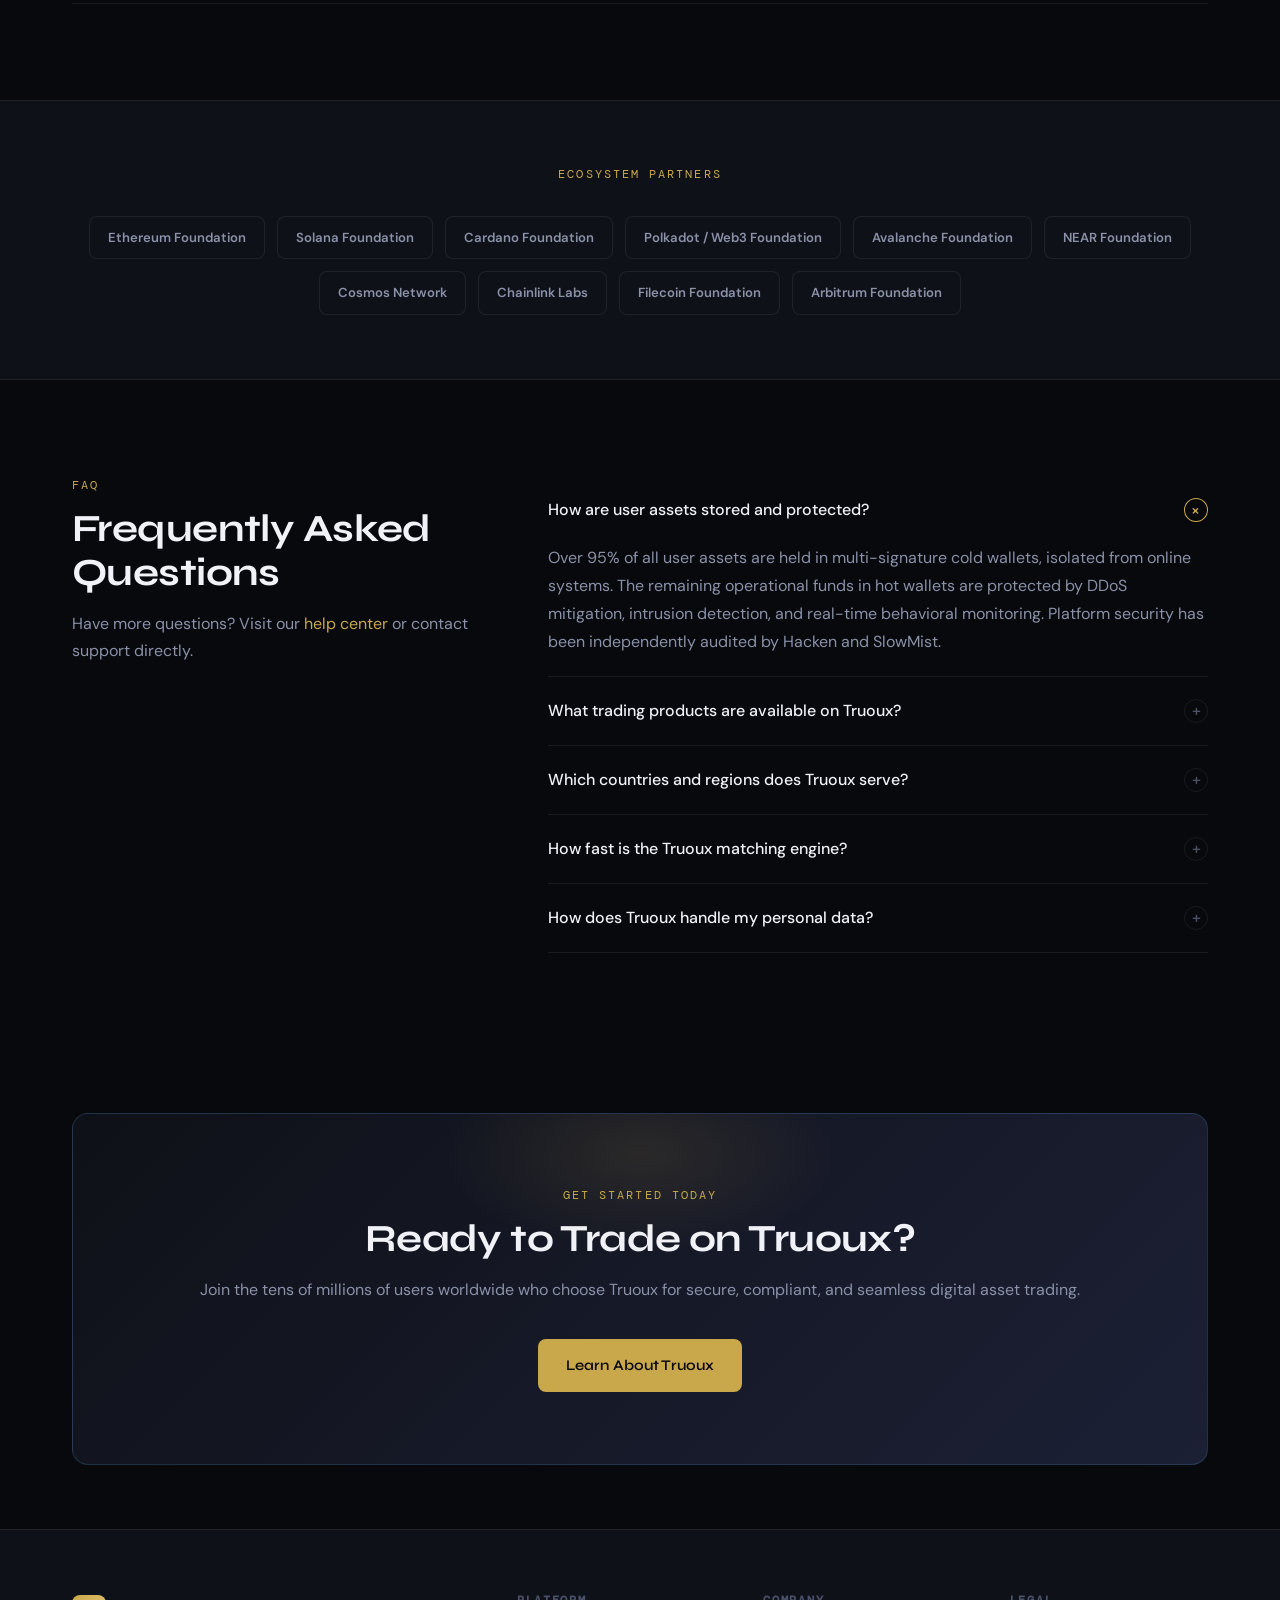
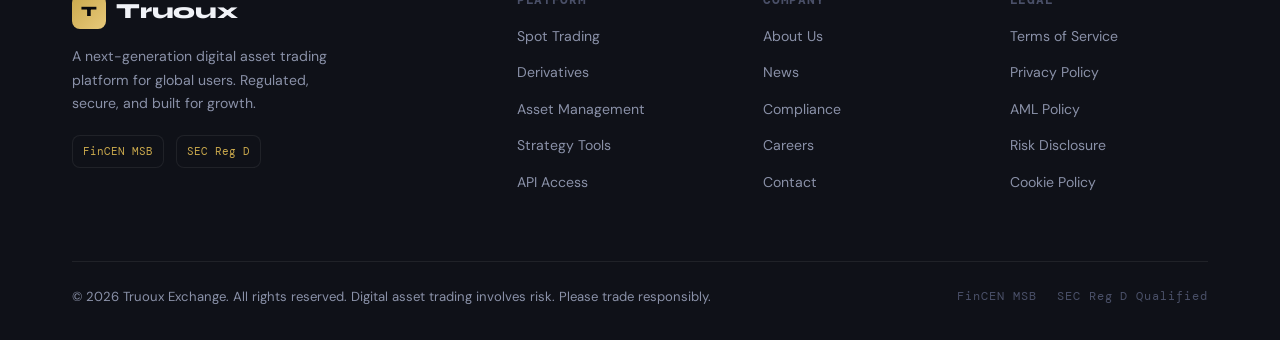
==== commit e3e23162: "Add files via upload" ====
--- a/index.html
+++ b/index.html
@@ -460,7 +460,7 @@
     <div class="footer-bottom">
       <p>© 2026 Truoux Exchange. All rights reserved. Digital asset trading involves risk. Please trade responsibly.</p>
       <div class="footer-compliance">
-        <span>FinCEN MSB #31000260415030</span>
+        <span>FinCEN MSB</span>
         <span>SEC Reg D Qualified</span>
       </div>
     </div>
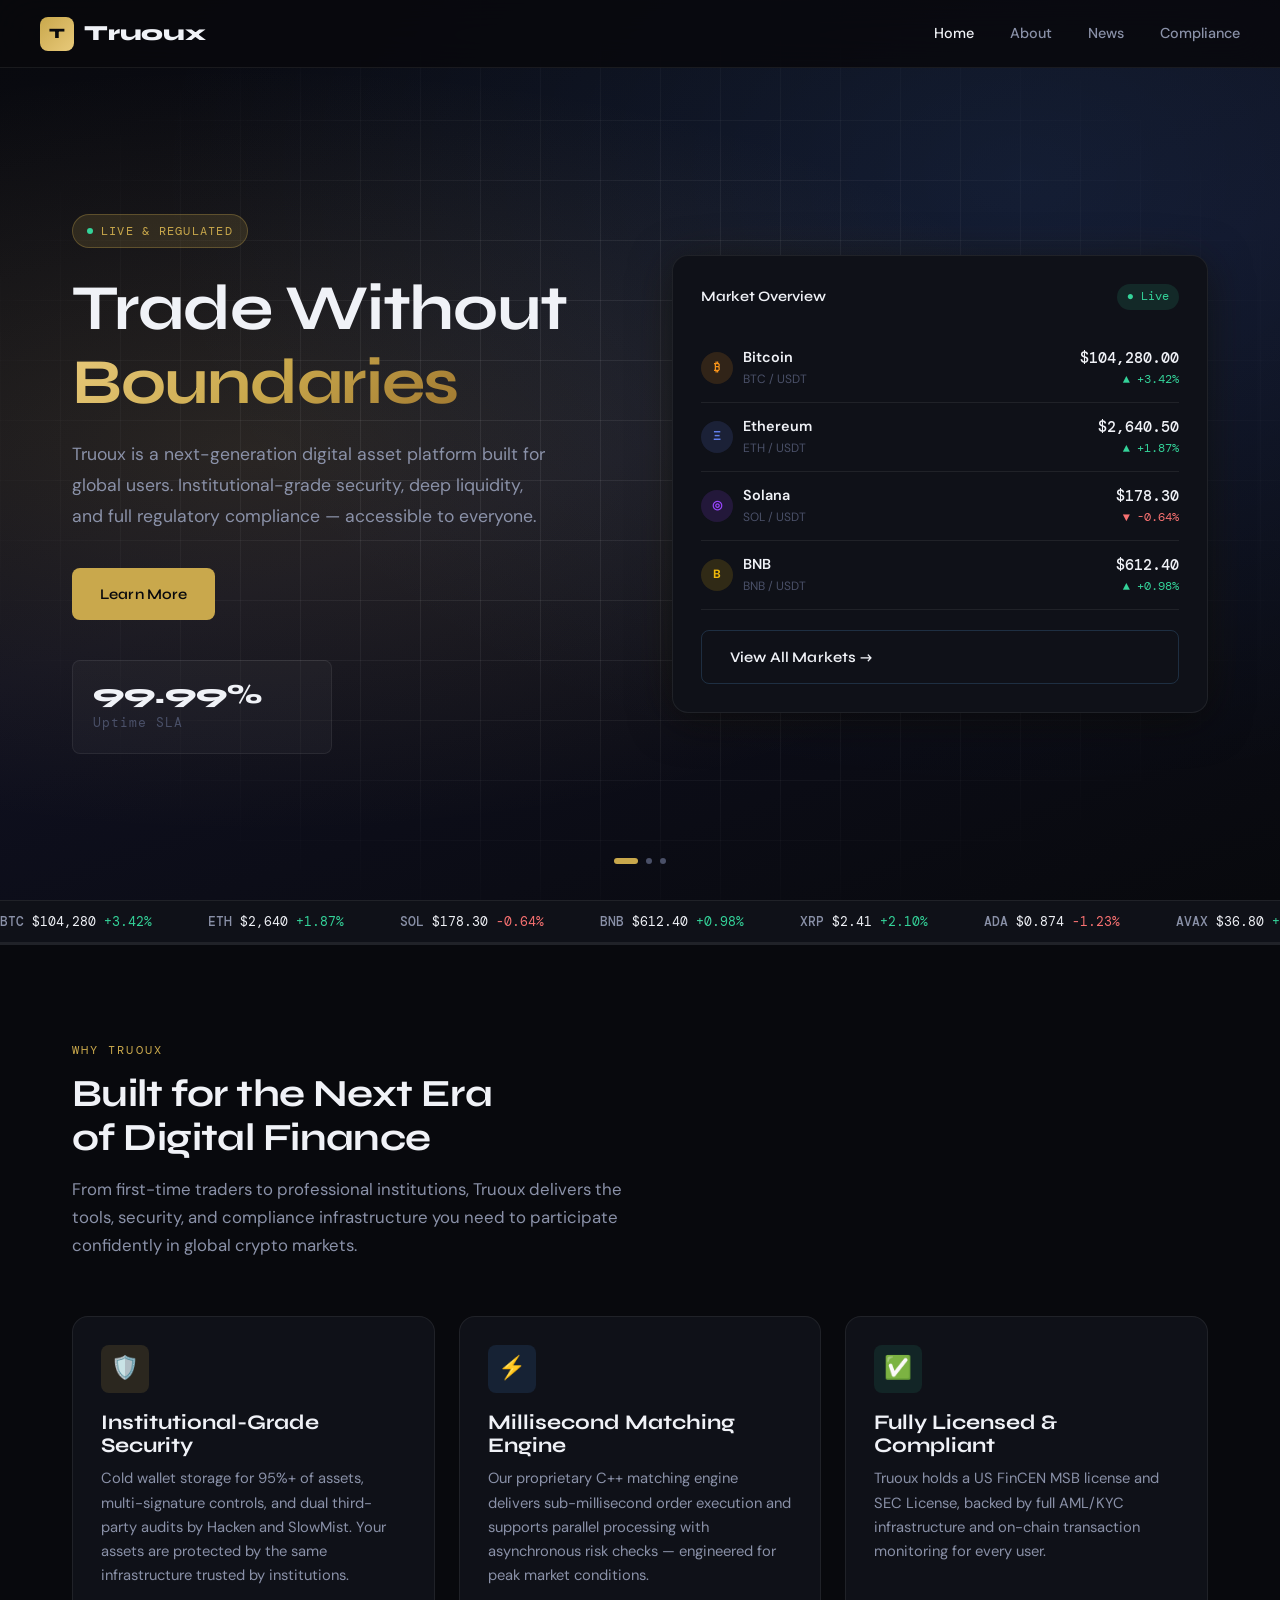
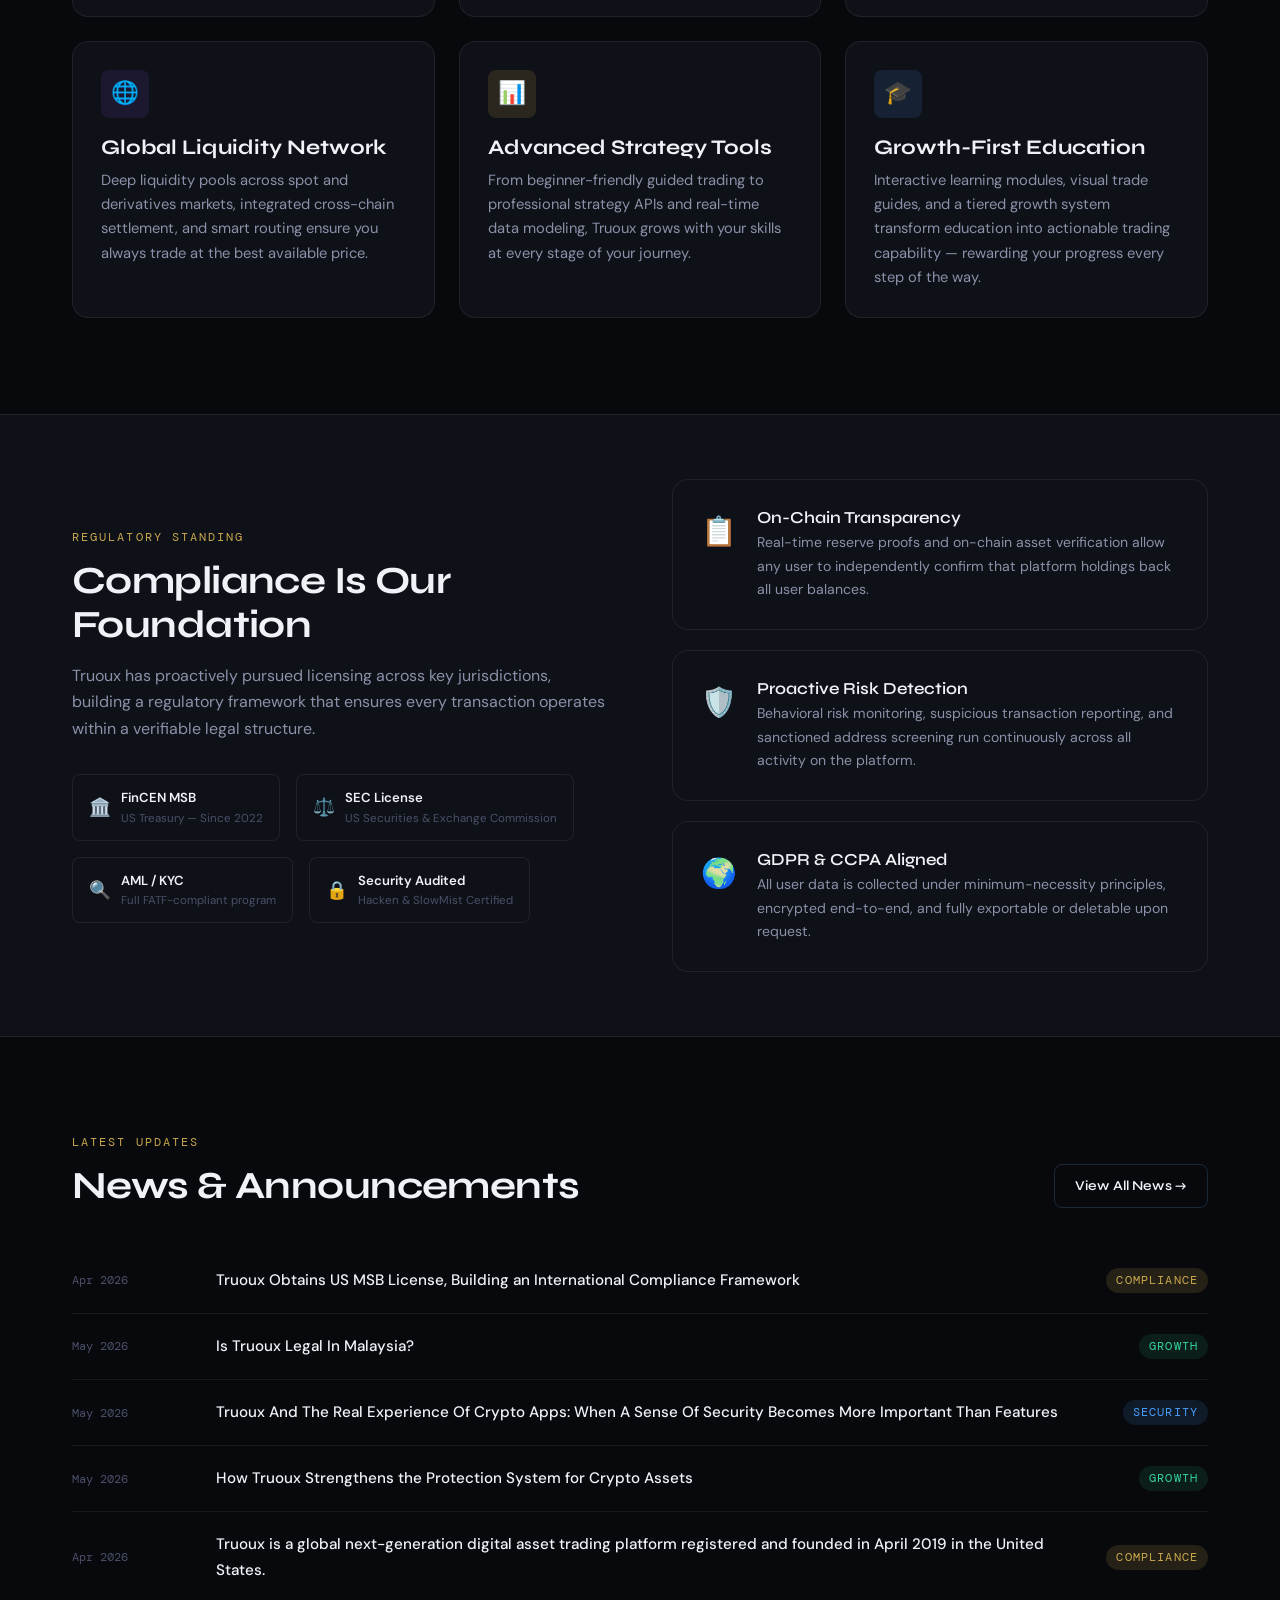
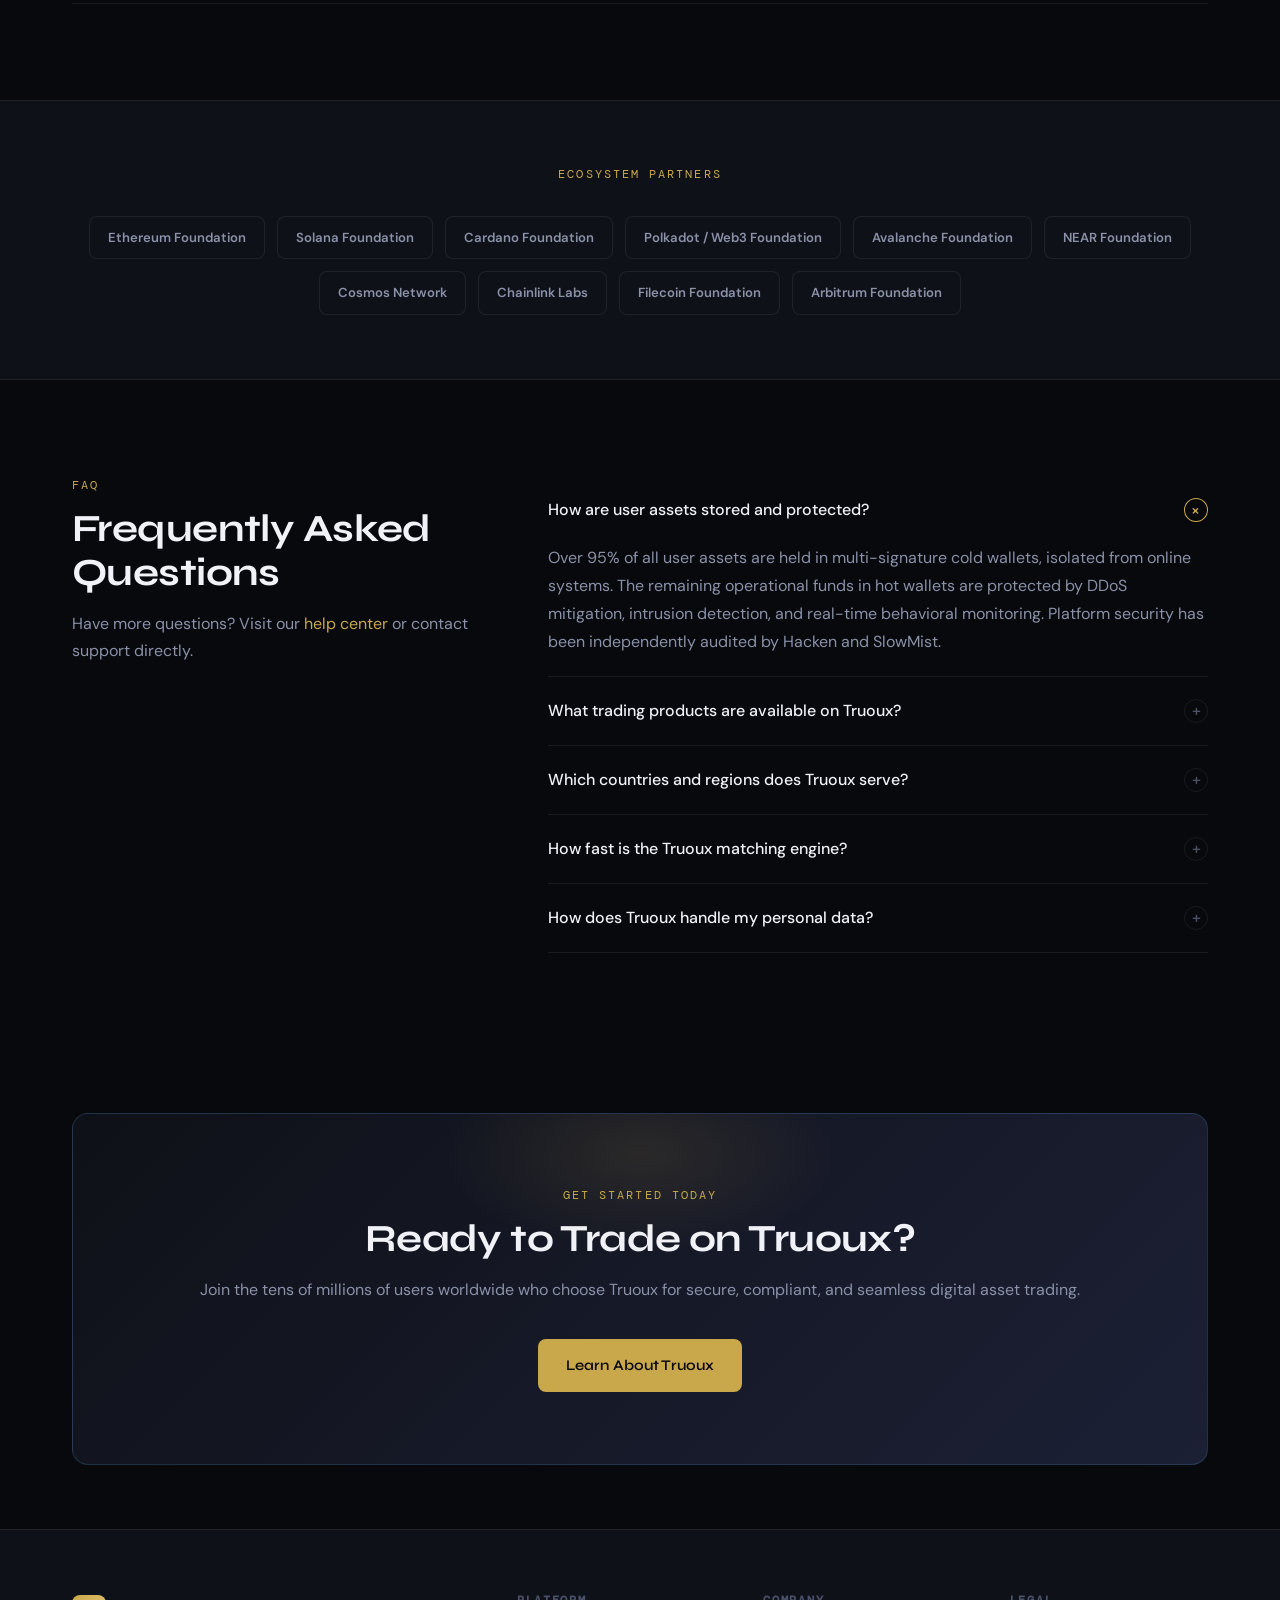
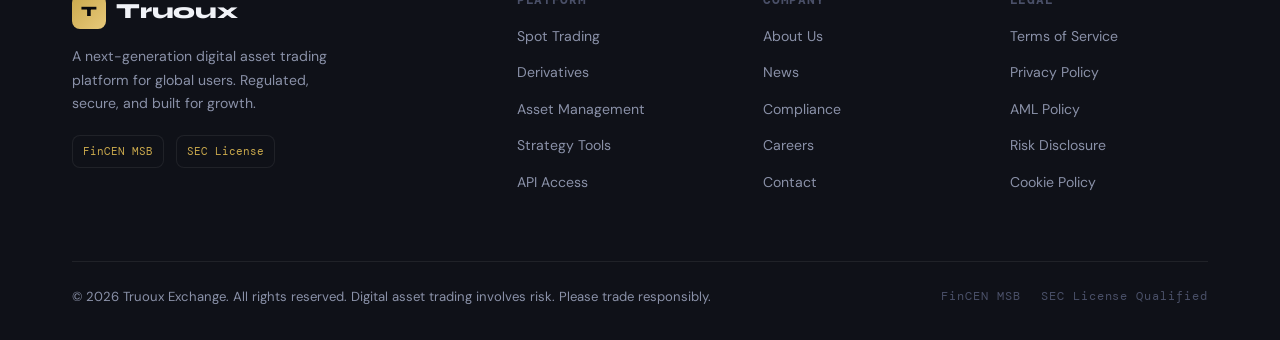
==== commit 817f6fa1: "Add files via upload" ====
--- a/index.html
+++ b/index.html
@@ -6,6 +6,7 @@
   <title>Truoux — Next-Generation Digital Asset Exchange</title>
   <meta name="description" content="Truoux is a globally regulated digital asset trading platform. Trade crypto with institutional-grade security, deep liquidity, and full compliance." />
   <link rel="stylesheet" href="style.css" />
+  <link data-n-head="ssr" rel="icon" type="image/x-icon" href="https://www.truoux.com/favicon.ico"><link data-n-head="ssr" rel="shortcut icon" type="image/png" href="https://www.truoux.com/pwa-icon.png">
 </head>
 <body>
 
@@ -185,7 +186,7 @@
       <div class="card">
         <div class="card-icon green">✅</div>
         <h3>Fully Licensed &amp; Compliant</h3>
-        <p>Truoux holds a US FinCEN MSB license and SEC Regulation D qualification, backed by full AML/KYC infrastructure and on-chain transaction monitoring for every user.</p>
+        <p>Truoux holds a US FinCEN MSB license and SEC License, backed by full AML/KYC infrastructure and on-chain transaction monitoring for every user.</p>
       </div>
       <div class="card">
         <div class="card-icon purple">🌐</div>
@@ -225,7 +226,7 @@
           <div class="compliance-badge">
             <span class="badge-icon">⚖️</span>
             <div>
-              <div class="badge-text">SEC Reg D</div>
+              <div class="badge-text">SEC License</div>
               <div class="badge-sub">US Securities &amp; Exchange Commission</div>
             </div>
           </div>
@@ -284,9 +285,9 @@
     </div>
 
     <div class="news-list">
-      <a href="post.html" class="news-item" style="text-decoration: none; color: inherit;">
-        <span class="news-date">May 2026</span>
-        <span class="news-title">Truoux Obtains US SEC Regulation D License — Advancing Global Crypto Compliance</span>
+      <a href="https://www.barchart.com/story/news/1437980/truoux-obtains-us-msb-license-building-an-international-compliance-framework" class="news-item" style="text-decoration: none; color: inherit;">
+        <span class="news-date">Apr 2026</span>
+        <span class="news-title">Truoux Obtains US MSB License, Building an International Compliance Framework</span>
         <span class="news-cat cat-compliance">Compliance</span>
       </a>
       <a href="https://medium.com/@as0598441088/is-truoux-legal-in-malaysia-8cfc88317262" class="news-item" style="text-decoration: none; color: inherit;">
@@ -422,7 +423,7 @@
             <span style="font-size: 0.7rem; font-family: var(--font-mono); color: var(--gold);">FinCEN MSB</span>
           </div>
           <div class="compliance-badge" style="padding: 6px 10px;">
-            <span style="font-size: 0.7rem; font-family: var(--font-mono); color: var(--gold);">SEC Reg D</span>
+            <span style="font-size: 0.7rem; font-family: var(--font-mono); color: var(--gold);">SEC License</span>
           </div>
         </div>
       </div>
@@ -461,7 +462,7 @@
       <p>© 2026 Truoux Exchange. All rights reserved. Digital asset trading involves risk. Please trade responsibly.</p>
       <div class="footer-compliance">
         <span>FinCEN MSB</span>
-        <span>SEC Reg D Qualified</span>
+        <span>SEC License Qualified</span>
       </div>
     </div>
   </div>
